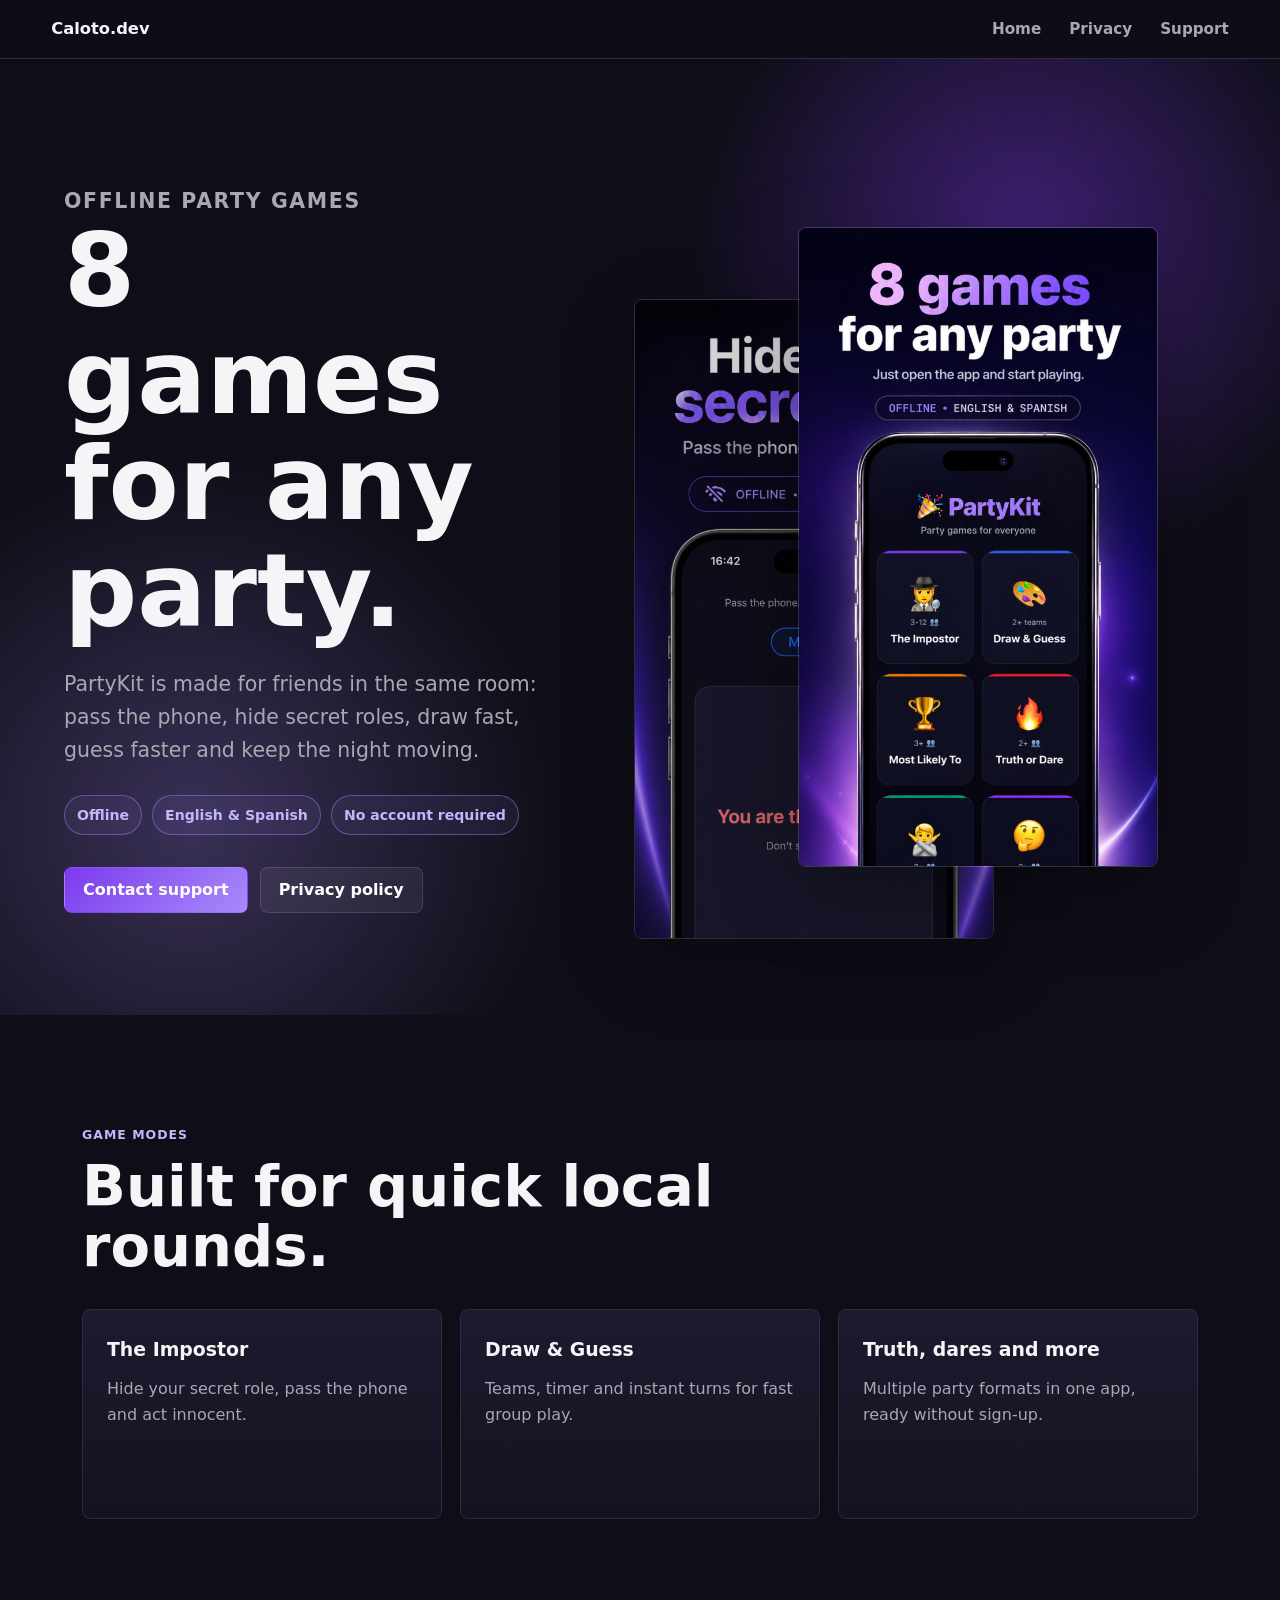
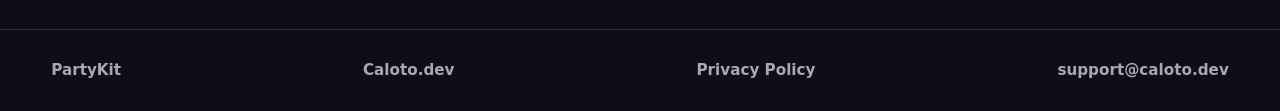
==== partykit/index.html @ 01e2e54e "Redesign Caloto.dev portfolio and PartyKit page" ====
<!doctype html>
<html lang="en">
  <head>
    <meta charset="UTF-8" />
    <meta name="viewport" content="width=device-width, initial-scale=1.0" />
    <meta
      name="description"
      content="PartyKit is a party games app designed for groups playing together in the same room."
    />
    <title>PartyKit | Caloto.dev</title>
    <link rel="stylesheet" href="/styles.css" />
  </head>
  <body class="theme-party">
    <header class="site-header site-header--party">
      <a class="brand brand--text" href="/" aria-label="Caloto.dev home">
        <span>Caloto.dev</span>
      </a>
      <nav class="nav nav--party" aria-label="Primary navigation">
        <a href="/">Home</a>
        <a href="/partykit/privacy/">Privacy</a>
        <a href="mailto:support@caloto.dev">Support</a>
      </nav>
    </header>

    <main>
      <section class="party-hero">
        <div class="party-hero__copy">
          <p class="eyebrow eyebrow--purple">Offline party games</p>
          <h1>8 games for any party.</h1>
          <p>
            PartyKit is made for friends in the same room: pass the phone, hide
            secret roles, draw fast, guess faster and keep the night moving.
          </p>
          <div class="party-tags">
            <span>Offline</span>
            <span>English & Spanish</span>
            <span>No account required</span>
          </div>
          <div class="actions">
            <a class="button button--purple" href="mailto:support@caloto.dev">
              Contact support
            </a>
            <a class="button button--ghost-party" href="/partykit/privacy/">
              Privacy policy
            </a>
          </div>
        </div>
        <div class="party-phone-stack" aria-label="PartyKit app screenshots">
          <img class="shot shot--main" src="/assets/partykit/overview.png" alt="PartyKit games list" />
          <img class="shot shot--side" src="/assets/partykit/impostor.png" alt="PartyKit secret role" />
        </div>
      </section>

      <section class="party-section">
        <div class="section-title">
          <p class="eyebrow eyebrow--purple">Game modes</p>
          <h2>Built for quick local rounds.</h2>
        </div>
        <div class="feature-grid">
          <article class="feature-card feature-card--party">
            <h3>The Impostor</h3>
            <p>Hide your secret role, pass the phone and act innocent.</p>
          </article>
          <article class="feature-card feature-card--party">
            <h3>Draw & Guess</h3>
            <p>Teams, timer and instant turns for fast group play.</p>
          </article>
          <article class="feature-card feature-card--party">
            <h3>Truth, dares and more</h3>
            <p>Multiple party formats in one app, ready without sign-up.</p>
          </article>
        </div>
      </section>
    </main>

    <footer class="footer footer--party">
      <span>PartyKit</span>
      <a href="/">Caloto.dev</a>
      <a href="/partykit/privacy/">Privacy Policy</a>
      <a href="mailto:support@caloto.dev">support@caloto.dev</a>
    </footer>
  </body>
</html>
---- styles.css ----
:root {
  --black: #050507;
  --black-soft: #0b0b10;
  --panel: #111118;
  --panel-2: #171725;
  --white: #ffffff;
  --text: #f5f5f7;
  --muted: #a8a8b3;
  --line: rgba(255, 255, 255, 0.12);
  --red: #f42535;
  --red-dark: #c91828;
  --purple: #8b5cf6;
  --purple-light: #c4b5fd;
  --party-bg: #0f0d17;
  --party-panel: #1c1a2e;
  --party-line: #2d2b3d;
  --legal-bg: #f7f4ef;
  --legal-text: #1f2933;
  --legal-muted: #657180;
  --legal-line: #e2ddd4;
  --shadow: 0 24px 80px rgba(0, 0, 0, 0.34);
}

* {
  box-sizing: border-box;
}

html {
  scroll-behavior: smooth;
}

body {
  margin: 0;
  font-family:
    Inter, ui-sans-serif, system-ui, -apple-system, BlinkMacSystemFont, "Segoe UI",
    sans-serif;
  line-height: 1.6;
}

body.theme-dark {
  color: var(--text);
  background: var(--black);
}

body.theme-party {
  color: var(--text);
  background: var(--party-bg);
}

body:not(.theme-dark):not(.theme-party) {
  color: var(--legal-text);
  background: var(--legal-bg);
}

a {
  color: inherit;
  text-decoration: none;
}

img {
  display: block;
  max-width: 100%;
}

.site-header {
  position: sticky;
  top: 0;
  z-index: 10;
  display: flex;
  align-items: center;
  justify-content: space-between;
  gap: 24px;
  padding: 16px clamp(18px, 4vw, 56px);
  backdrop-filter: blur(16px);
}

.site-header--dark {
  background: rgba(5, 5, 7, 0.84);
  border-bottom: 1px solid var(--line);
}

.site-header--party {
  background: rgba(15, 13, 23, 0.86);
  border-bottom: 1px solid var(--party-line);
}

body:not(.theme-dark):not(.theme-party) .site-header {
  background: rgba(247, 244, 239, 0.9);
  border-bottom: 1px solid var(--legal-line);
}

.brand {
  display: inline-flex;
  align-items: center;
  gap: 10px;
  font-weight: 900;
}

.brand--logo img {
  width: 136px;
  height: 42px;
  object-fit: contain;
  object-position: left center;
}

.brand--text {
  font-size: 1.02rem;
}

.brand-mark {
  display: inline-grid;
  width: 34px;
  height: 34px;
  place-items: center;
  color: var(--white);
  border-radius: 8px;
  background: var(--red);
}

.nav {
  display: flex;
  align-items: center;
  gap: clamp(16px, 3vw, 28px);
  font-size: 0.95rem;
  font-weight: 750;
}

.nav--dark,
.nav--party {
  color: var(--muted);
}

.nav a:hover,
.footer a:hover {
  color: var(--red);
}

.nav--party a:hover,
.footer--party a:hover {
  color: var(--purple-light);
}

.dev-hero {
  display: grid;
  grid-template-columns: minmax(0, 1fr) minmax(280px, 520px);
  gap: clamp(40px, 8vw, 110px);
  align-items: center;
  min-height: calc(100vh - 75px);
  padding: clamp(58px, 9vw, 118px) clamp(18px, 5vw, 76px);
  background:
    radial-gradient(circle at 80% 24%, rgba(244, 37, 53, 0.24), transparent 26%),
    linear-gradient(135deg, #050507 0%, #0a0a0d 54%, #16070a 100%);
}

.dev-hero__content {
  max-width: 780px;
}

.dev-hero h1,
.party-hero h1,
.split-section h2,
.section-title h2,
.legal-document h1 {
  margin: 0;
  line-height: 1.04;
  letter-spacing: 0;
}

.dev-hero h1 {
  font-size: clamp(3.2rem, 9vw, 8rem);
}

.lead,
.dev-hero p,
.party-hero p,
.copy-stack p,
.app-card p {
  color: var(--muted);
}

.lead {
  max-width: 680px;
  margin: 24px 0 0;
  font-size: clamp(1.15rem, 2vw, 1.42rem);
}

.signature-panel {
  min-height: 420px;
  display: grid;
  place-items: center;
  padding: clamp(24px, 5vw, 44px);
  border: 1px solid var(--line);
  border-radius: 8px;
  background:
    linear-gradient(145deg, rgba(255, 255, 255, 0.08), rgba(255, 255, 255, 0.02)),
    #020203;
  box-shadow: var(--shadow);
}

.signature-panel img {
  width: min(100%, 520px);
  filter: drop-shadow(0 18px 30px rgba(244, 37, 53, 0.18));
}

.eyebrow {
  margin: 0 0 12px;
  font-size: 0.78rem;
  font-weight: 900;
  letter-spacing: 0.08em;
  text-transform: uppercase;
}

.eyebrow--red {
  color: var(--red);
}

.eyebrow--purple {
  color: var(--purple-light);
}

h1,
h2,
h3,
p,
a {
  overflow-wrap: anywhere;
}

.actions {
  display: flex;
  flex-wrap: wrap;
  gap: 12px;
  margin-top: 32px;
}

.button {
  display: inline-flex;
  min-height: 46px;
  align-items: center;
  justify-content: center;
  padding: 0 18px;
  border: 1px solid transparent;
  border-radius: 8px;
  font-weight: 850;
}

.button--red {
  color: var(--white);
  background: var(--red);
}

.button--red:hover {
  color: var(--white);
  background: var(--red-dark);
}

.button--purple {
  color: var(--white);
  background: linear-gradient(135deg, #7c3aed, #a78bfa);
}

.button--purple:hover {
  color: var(--white);
}

.button--ghost,
.button--ghost-dark,
.button--ghost-party {
  color: var(--text);
  border-color: var(--line);
  background: rgba(255, 255, 255, 0.06);
}

.button--ghost-dark,
.button--ghost-party {
  color: var(--white);
}

.split-section {
  display: grid;
  grid-template-columns: minmax(0, 0.9fr) minmax(280px, 1fr);
  gap: clamp(32px, 7vw, 90px);
  padding: clamp(64px, 9vw, 112px) clamp(18px, 5vw, 76px);
  border-top: 1px solid var(--line);
  border-bottom: 1px solid var(--line);
  background: var(--black-soft);
}

.split-section h2,
.section-title h2 {
  font-size: clamp(2rem, 4.5vw, 4.1rem);
}

.copy-stack {
  display: grid;
  gap: 18px;
  font-size: 1.08rem;
}

.copy-stack p {
  margin: 0;
}

.content-section,
.apps-showcase,
.party-section {
  max-width: 1180px;
  margin: 0 auto;
  padding: clamp(64px, 9vw, 110px) clamp(18px, 4vw, 32px);
}

.content-section--dark {
  color: var(--text);
}

.section-title {
  max-width: 740px;
  margin-bottom: 32px;
}

.feature-grid {
  display: grid;
  grid-template-columns: repeat(3, minmax(0, 1fr));
  gap: 18px;
}

.feature-card {
  min-height: 210px;
  padding: 24px;
  border-radius: 8px;
}

.feature-card--dark {
  border: 1px solid var(--line);
  background: var(--panel);
}

.feature-card--party {
  border: 1px solid var(--party-line);
  background: linear-gradient(180deg, #1c1a2e, #141321);
}

.feature-card h3 {
  margin: 0 0 12px;
  font-size: 1.18rem;
}

.feature-card p {
  margin: 0;
  color: var(--muted);
}

.apps-showcase {
  border-top: 1px solid var(--line);
}

.app-card {
  display: grid;
  grid-template-columns: minmax(280px, 0.9fr) minmax(0, 1.1fr);
  gap: clamp(28px, 6vw, 72px);
  align-items: center;
  padding: clamp(24px, 5vw, 48px);
  border: 1px solid rgba(139, 92, 246, 0.35);
  border-radius: 8px;
  background:
    radial-gradient(circle at 85% 20%, rgba(139, 92, 246, 0.28), transparent 28%),
    linear-gradient(135deg, #10101a, #191129);
}

.app-card h3 {
  margin: 0;
  font-size: clamp(1.8rem, 4vw, 3.4rem);
  line-height: 1.08;
}

.screenshot-strip {
  display: grid;
  grid-template-columns: repeat(3, minmax(0, 1fr));
  gap: 12px;
  overflow: hidden;
}

.screenshot-strip img {
  width: 100%;
  aspect-ratio: 9 / 16;
  object-fit: cover;
  object-position: top center;
  border: 1px solid rgba(255, 255, 255, 0.14);
  border-radius: 8px;
  box-shadow: 0 20px 42px rgba(0, 0, 0, 0.38);
}

.party-hero {
  display: grid;
  grid-template-columns: minmax(0, 0.82fr) minmax(320px, 1fr);
  gap: clamp(36px, 8vw, 92px);
  align-items: center;
  min-height: calc(100vh - 75px);
  padding: clamp(56px, 8vw, 112px) clamp(18px, 5vw, 76px);
  background:
    radial-gradient(circle at 80% 20%, rgba(124, 58, 237, 0.46), transparent 26%),
    radial-gradient(circle at 15% 80%, rgba(167, 139, 250, 0.28), transparent 28%),
    #0f0d17;
}

.party-hero h1 {
  max-width: 760px;
  font-size: clamp(3rem, 8vw, 7rem);
}

.party-hero p {
  max-width: 620px;
  margin: 24px 0 0;
  font-size: clamp(1.08rem, 2vw, 1.28rem);
}

.party-tags {
  display: flex;
  flex-wrap: wrap;
  gap: 10px;
  margin-top: 28px;
}

.party-tags span {
  padding: 8px 12px;
  color: var(--purple-light);
  border: 1px solid rgba(167, 139, 250, 0.42);
  border-radius: 999px;
  background: rgba(167, 139, 250, 0.08);
  font-size: 0.88rem;
  font-weight: 850;
}

.party-phone-stack {
  position: relative;
  min-height: 620px;
}

.shot {
  position: absolute;
  width: min(62%, 360px);
  aspect-ratio: 9 / 16;
  object-fit: cover;
  object-position: top center;
  border: 1px solid rgba(255, 255, 255, 0.16);
  border-radius: 8px;
  box-shadow: var(--shadow);
}

.shot--main {
  right: 10%;
  top: 0;
  z-index: 2;
}

.shot--side {
  left: 0;
  top: 72px;
  opacity: 0.82;
}

.legal-page {
  padding: clamp(42px, 6vw, 76px) clamp(18px, 4vw, 32px);
}

.legal-document {
  max-width: 860px;
  margin: 0 auto;
  padding: clamp(28px, 5vw, 56px);
  border: 1px solid var(--legal-line);
  border-radius: 8px;
  background: #ffffff;
  box-shadow: 0 18px 52px rgba(42, 31, 16, 0.08);
}

.legal-document h1 {
  font-size: clamp(2.1rem, 5vw, 4rem);
}

.legal-document h2 {
  margin: 38px 0 10px;
  font-size: clamp(1.2rem, 2vw, 1.55rem);
  line-height: 1.2;
}

.legal-document p,
.legal-document li {
  color: var(--legal-muted);
}

.legal-document a {
  color: #2563eb;
  font-weight: 750;
}

.updated {
  margin-top: 12px;
  font-weight: 800;
}

.footer {
  display: flex;
  flex-wrap: wrap;
  justify-content: space-between;
  gap: 16px;
  padding: 28px clamp(18px, 4vw, 56px);
  font-size: 0.95rem;
  font-weight: 700;
}

.footer--dark {
  color: var(--muted);
  border-top: 1px solid var(--line);
  background: var(--black);
}

.footer--party {
  color: var(--muted);
  border-top: 1px solid var(--party-line);
  background: var(--party-bg);
}

body:not(.theme-dark):not(.theme-party) .footer {
  color: var(--legal-muted);
  border-top: 1px solid var(--legal-line);
}

@media (max-width: 880px) {
  .site-header,
  .footer {
    align-items: flex-start;
    flex-direction: column;
  }

  .nav {
    width: 100%;
    justify-content: space-between;
    overflow-x: auto;
  }

  .dev-hero,
  .split-section,
  .app-card,
  .party-hero,
  .feature-grid {
    grid-template-columns: 1fr;
  }

  .signature-panel {
    min-height: 260px;
  }

  .screenshot-strip {
    grid-template-columns: repeat(3, minmax(180px, 1fr));
    overflow-x: auto;
    padding-bottom: 8px;
  }

  .party-phone-stack {
    min-height: 520px;
  }

  .shot {
    width: min(68%, 300px);
  }
}

@media (max-width: 560px) {
  .brand--logo img {
    width: 116px;
  }

  .dev-hero,
  .party-hero {
    min-height: auto;
  }

  .party-phone-stack {
    min-height: 430px;
  }

  .shot--main {
    right: 0;
  }

  .shot--side {
    left: 0;
    top: 52px;
  }
}
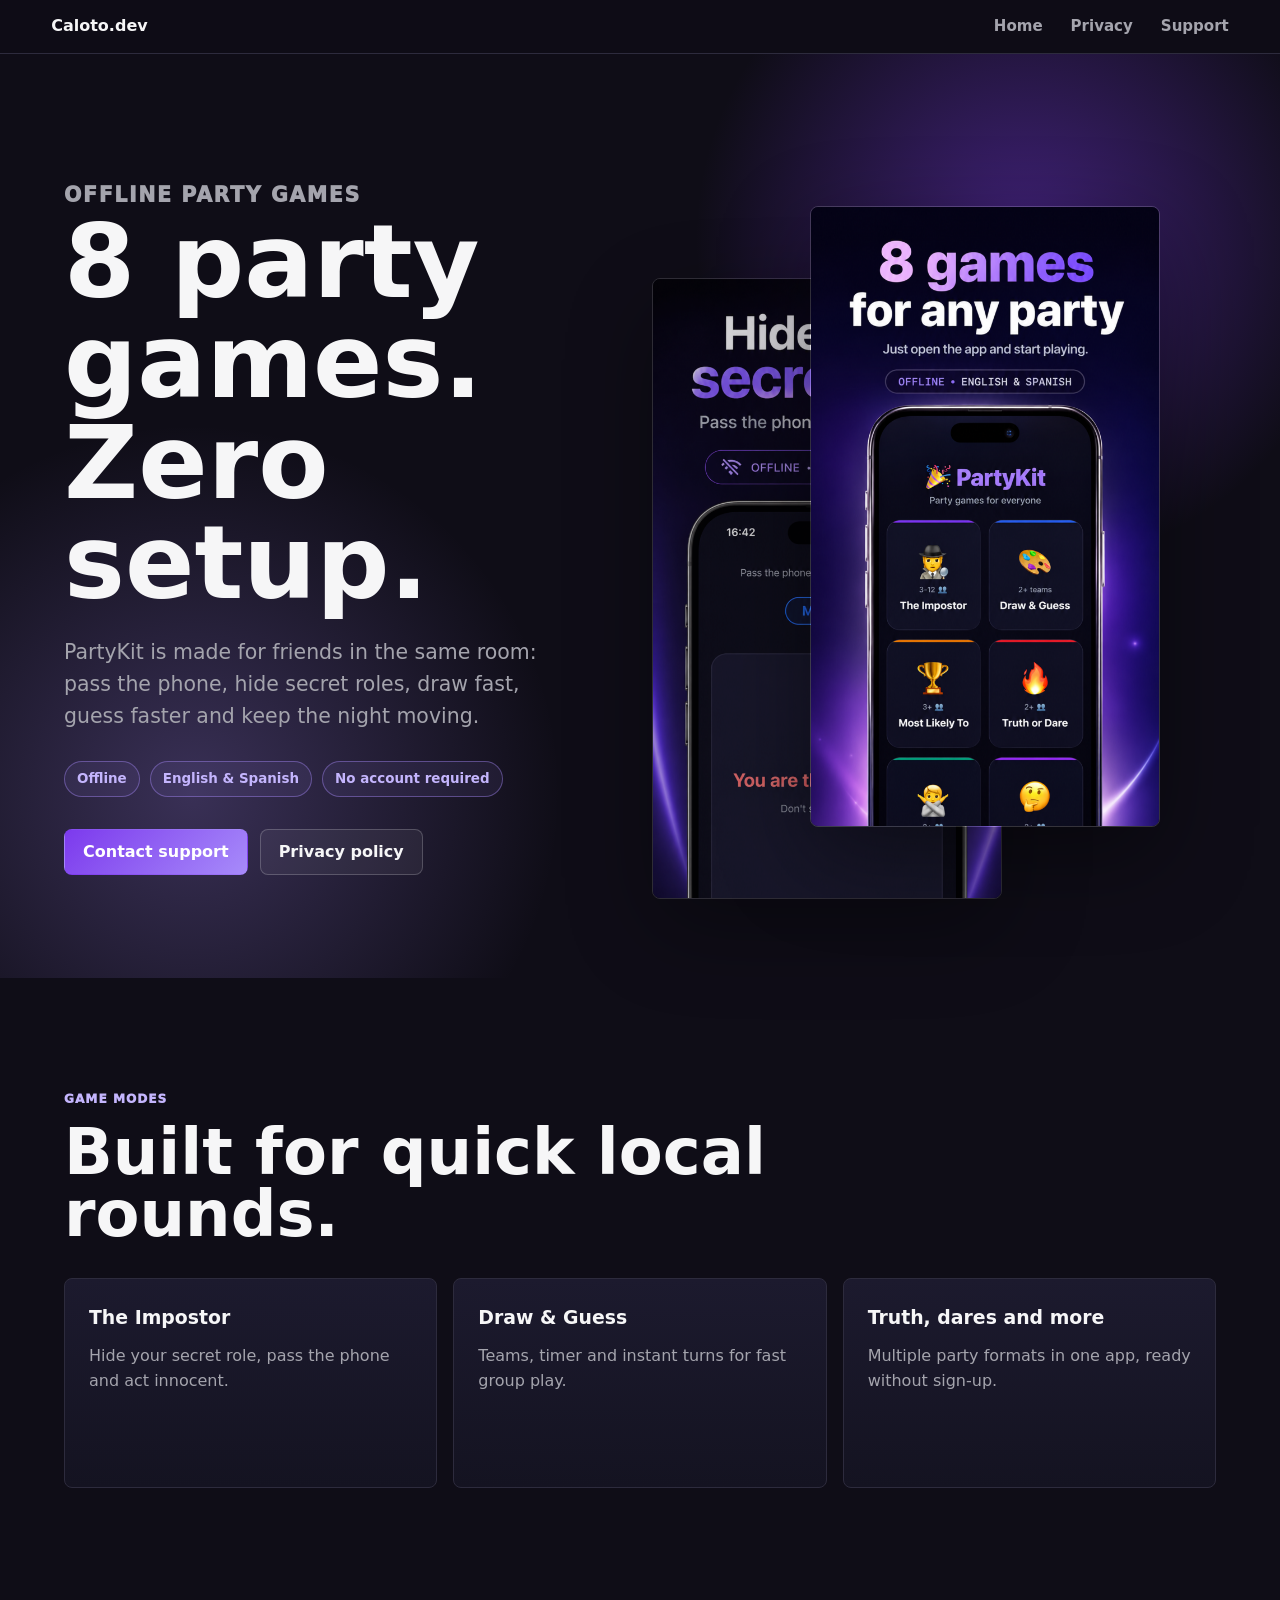
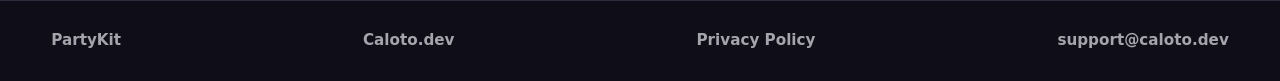
==== commit 7eba2283: "Improve mobile portfolio responsive layout" ====
--- a/partykit/index.html
+++ b/partykit/index.html
@@ -26,7 +26,7 @@
       <section class="party-hero">
         <div class="party-hero__copy">
           <p class="eyebrow eyebrow--purple">Offline party games</p>
-          <h1>8 games for any party.</h1>
+          <h1>8 party games. Zero setup.</h1>
           <p>
             PartyKit is made for friends in the same room: pass the phone, hide
             secret roles, draw fast, guess faster and keep the night moving.
--- a/styles.css
+++ b/styles.css
@@ -1,16 +1,18 @@
 :root {
-  --black: #050507;
-  --black-soft: #0b0b10;
-  --panel: #111118;
-  --panel-2: #171725;
+  --black: #050506;
+  --black-2: #0b0b0f;
+  --panel: #111117;
+  --panel-2: #171722;
   --white: #ffffff;
-  --text: #f5f5f7;
-  --muted: #a8a8b3;
+  --text: #f6f6f7;
+  --muted: #a4a4ad;
+  --muted-2: #777783;
   --line: rgba(255, 255, 255, 0.12);
+  --line-strong: rgba(255, 255, 255, 0.2);
   --red: #f42535;
-  --red-dark: #c91828;
+  --red-2: #ff5c67;
   --purple: #8b5cf6;
-  --purple-light: #c4b5fd;
+  --purple-2: #c4b5fd;
   --party-bg: #0f0d17;
   --party-panel: #1c1a2e;
   --party-line: #2d2b3d;
@@ -18,7 +20,7 @@
   --legal-text: #1f2933;
   --legal-muted: #657180;
   --legal-line: #e2ddd4;
-  --shadow: 0 24px 80px rgba(0, 0, 0, 0.34);
+  --shadow: 0 30px 90px rgba(0, 0, 0, 0.42);
 }
 
 * {
@@ -30,11 +32,20 @@
 }
 
 body {
+  min-width: 0;
   margin: 0;
+  overflow-x: hidden;
   font-family:
     Inter, ui-sans-serif, system-ui, -apple-system, BlinkMacSystemFont, "Segoe UI",
     sans-serif;
-  line-height: 1.6;
+  line-height: 1.55;
+}
+
+main,
+section,
+article,
+div {
+  min-width: 0;
 }
 
 body.theme-dark {
@@ -62,25 +73,34 @@
   max-width: 100%;
 }
 
+h1,
+h2,
+h3,
+p,
+a,
+span {
+  overflow-wrap: anywhere;
+}
+
 .site-header {
   position: sticky;
   top: 0;
-  z-index: 10;
+  z-index: 20;
   display: flex;
   align-items: center;
   justify-content: space-between;
-  gap: 24px;
-  padding: 16px clamp(18px, 4vw, 56px);
-  backdrop-filter: blur(16px);
+  gap: 20px;
+  padding: 14px clamp(16px, 4vw, 56px);
+  backdrop-filter: blur(18px);
 }
 
 .site-header--dark {
-  background: rgba(5, 5, 7, 0.84);
+  background: rgba(5, 5, 6, 0.86);
   border-bottom: 1px solid var(--line);
 }
 
 .site-header--party {
-  background: rgba(15, 13, 23, 0.86);
+  background: rgba(15, 13, 23, 0.88);
   border-bottom: 1px solid var(--party-line);
 }
 
@@ -91,20 +111,21 @@
 
 .brand {
   display: inline-flex;
+  flex: 0 0 auto;
   align-items: center;
   gap: 10px;
   font-weight: 900;
 }
 
 .brand--logo img {
-  width: 136px;
+  width: clamp(104px, 16vw, 150px);
   height: 42px;
   object-fit: contain;
   object-position: left center;
 }
 
 .brand--text {
-  font-size: 1.02rem;
+  font-size: 1rem;
 }
 
 .brand-mark {
@@ -119,111 +140,103 @@
 
 .nav {
   display: flex;
+  min-width: 0;
   align-items: center;
-  gap: clamp(16px, 3vw, 28px);
-  font-size: 0.95rem;
-  font-weight: 750;
-}
-
-.nav--dark,
-.nav--party {
-  color: var(--muted);
+  gap: clamp(14px, 2.5vw, 28px);
+  color: var(--muted);
+  font-size: 0.94rem;
+  font-weight: 800;
+  white-space: nowrap;
 }
 
 .nav a:hover,
 .footer a:hover {
-  color: var(--red);
+  color: var(--red-2);
 }
 
 .nav--party a:hover,
 .footer--party a:hover {
-  color: var(--purple-light);
+  color: var(--purple-2);
+}
+
+.eyebrow {
+  margin: 0 0 12px;
+  font-size: 0.76rem;
+  font-weight: 950;
+  letter-spacing: 0.08em;
+  text-transform: uppercase;
+}
+
+.eyebrow--red {
+  color: var(--red-2);
+}
+
+.eyebrow--purple {
+  color: var(--purple-2);
 }
 
 .dev-hero {
   display: grid;
-  grid-template-columns: minmax(0, 1fr) minmax(280px, 520px);
-  gap: clamp(40px, 8vw, 110px);
+  grid-template-columns: minmax(0, 1.05fr) minmax(280px, 0.7fr);
+  gap: clamp(32px, 6vw, 86px);
   align-items: center;
-  min-height: calc(100vh - 75px);
+  min-height: calc(100svh - 71px);
   padding: clamp(58px, 9vw, 118px) clamp(18px, 5vw, 76px);
   background:
-    radial-gradient(circle at 80% 24%, rgba(244, 37, 53, 0.24), transparent 26%),
-    linear-gradient(135deg, #050507 0%, #0a0a0d 54%, #16070a 100%);
+    linear-gradient(90deg, rgba(244, 37, 53, 0.16), transparent 34%),
+    radial-gradient(circle at 82% 20%, rgba(244, 37, 53, 0.28), transparent 24%),
+    linear-gradient(135deg, #050506 0%, #09090c 52%, #19070a 100%);
 }
 
 .dev-hero__content {
-  max-width: 780px;
+  min-width: 0;
+  max-width: 900px;
 }
 
 .dev-hero h1,
 .party-hero h1,
-.split-section h2,
+.delivery-section h2,
 .section-title h2,
 .legal-document h1 {
   margin: 0;
-  line-height: 1.04;
+  line-height: 0.98;
   letter-spacing: 0;
 }
 
 .dev-hero h1 {
-  font-size: clamp(3.2rem, 9vw, 8rem);
-}
-
-.lead,
-.dev-hero p,
-.party-hero p,
-.copy-stack p,
-.app-card p {
-  color: var(--muted);
+  max-width: 980px;
+  font-size: clamp(3rem, 8.8vw, 8.4rem);
 }
 
 .lead {
-  max-width: 680px;
+  max-width: min(760px, 100%);
   margin: 24px 0 0;
-  font-size: clamp(1.15rem, 2vw, 1.42rem);
-}
-
-.signature-panel {
-  min-height: 420px;
-  display: grid;
-  place-items: center;
-  padding: clamp(24px, 5vw, 44px);
-  border: 1px solid var(--line);
-  border-radius: 8px;
-  background:
-    linear-gradient(145deg, rgba(255, 255, 255, 0.08), rgba(255, 255, 255, 0.02)),
-    #020203;
-  box-shadow: var(--shadow);
-}
-
-.signature-panel img {
-  width: min(100%, 520px);
-  filter: drop-shadow(0 18px 30px rgba(244, 37, 53, 0.18));
-}
-
-.eyebrow {
-  margin: 0 0 12px;
-  font-size: 0.78rem;
+  color: var(--muted);
+  font-size: clamp(1.08rem, 2vw, 1.42rem);
+}
+
+.hero-proof {
+  display: flex;
+  flex-wrap: wrap;
+  gap: 10px;
+  margin-top: 28px;
+}
+
+.hero-proof span,
+.party-tags span {
+  min-height: 36px;
+  display: inline-flex;
+  align-items: center;
+  padding: 7px 12px;
+  border-radius: 999px;
+  font-size: 0.84rem;
   font-weight: 900;
-  letter-spacing: 0.08em;
-  text-transform: uppercase;
-}
-
-.eyebrow--red {
-  color: var(--red);
-}
-
-.eyebrow--purple {
-  color: var(--purple-light);
-}
-
-h1,
-h2,
-h3,
-p,
-a {
-  overflow-wrap: anywhere;
+}
+
+.hero-proof span {
+  color: var(--text);
+  border: 1px solid rgba(244, 37, 53, 0.38);
+  background: rgba(244, 37, 53, 0.11);
 }
 
 .actions {
@@ -234,14 +247,15 @@
 }
 
 .button {
+  min-height: 46px;
   display: inline-flex;
-  min-height: 46px;
   align-items: center;
   justify-content: center;
   padding: 0 18px;
   border: 1px solid transparent;
   border-radius: 8px;
-  font-weight: 850;
+  font-weight: 900;
+  line-height: 1;
 }
 
 .button--red {
@@ -251,7 +265,7 @@
 
 .button--red:hover {
   color: var(--white);
-  background: var(--red-dark);
+  background: #d91f2d;
 }
 
 .button--purple {
@@ -267,117 +281,170 @@
 .button--ghost-dark,
 .button--ghost-party {
   color: var(--text);
-  border-color: var(--line);
-  background: rgba(255, 255, 255, 0.06);
-}
-
-.button--ghost-dark,
-.button--ghost-party {
-  color: var(--white);
-}
-
-.split-section {
-  display: grid;
-  grid-template-columns: minmax(0, 0.9fr) minmax(280px, 1fr);
-  gap: clamp(32px, 7vw, 90px);
-  padding: clamp(64px, 9vw, 112px) clamp(18px, 5vw, 76px);
+  border-color: var(--line-strong);
+  background: rgba(255, 255, 255, 0.055);
+}
+
+.signature-panel {
+  min-width: 0;
+  max-width: 100%;
+  display: grid;
+  gap: 22px;
+  align-content: center;
+  padding: clamp(22px, 5vw, 42px);
+  border: 1px solid var(--line);
+  border-radius: 8px;
+  background:
+    linear-gradient(150deg, rgba(255, 255, 255, 0.08), rgba(255, 255, 255, 0.015)),
+    #020203;
+  box-shadow: var(--shadow);
+}
+
+.signature-panel img {
+  width: min(100%, 460px);
+  margin: 0 auto;
+  filter: drop-shadow(0 18px 30px rgba(244, 37, 53, 0.18));
+}
+
+.signature-panel__copy {
+  display: grid;
+  gap: 4px;
+  padding-top: 18px;
+  border-top: 1px solid var(--line);
+  color: var(--muted);
+}
+
+.signature-panel__copy strong {
+  color: var(--text);
+  font-size: 1.05rem;
+}
+
+.expertise-band,
+.delivery-section,
+.apps-showcase,
+.party-section {
+  padding: clamp(62px, 9vw, 112px) clamp(18px, 5vw, 76px);
+}
+
+.expertise-band {
+  background: var(--black);
+  border-top: 1px solid var(--line);
+}
+
+.section-title {
+  max-width: 800px;
+  margin-bottom: 32px;
+}
+
+.section-title h2,
+.delivery-section h2 {
+  font-size: clamp(2.25rem, 5vw, 4.8rem);
+}
+
+.expertise-grid {
+  display: grid;
+  grid-template-columns: 1.1fr 0.9fr;
+  gap: 16px;
+}
+
+.expertise-card {
+  min-height: 270px;
+  display: flex;
+  flex-direction: column;
+  justify-content: space-between;
+  gap: 28px;
+  padding: clamp(20px, 4vw, 32px);
+  border: 1px solid var(--line);
+  border-radius: 8px;
+  background: linear-gradient(180deg, #111117, #0b0b10);
+}
+
+.expertise-card--featured {
+  grid-row: span 2;
+  min-height: 556px;
+  background:
+    radial-gradient(circle at 100% 0%, rgba(244, 37, 53, 0.28), transparent 32%),
+    linear-gradient(180deg, #171018, #0b0b10);
+}
+
+.expertise-card span {
+  color: var(--red-2);
+  font-size: 0.86rem;
+  font-weight: 950;
+}
+
+.expertise-card h3 {
+  max-width: 620px;
+  margin: auto 0 0;
+  font-size: clamp(1.55rem, 3.4vw, 3.6rem);
+  line-height: 1.03;
+}
+
+.expertise-card p {
+  max-width: 620px;
+  margin: 0;
+  color: var(--muted);
+  font-size: 1.02rem;
+}
+
+.delivery-section {
+  display: grid;
+  grid-template-columns: minmax(0, 0.95fr) minmax(280px, 1fr);
+  gap: clamp(32px, 7vw, 86px);
+  align-items: start;
+  background:
+    linear-gradient(180deg, rgba(255, 255, 255, 0.025), transparent),
+    var(--black-2);
   border-top: 1px solid var(--line);
   border-bottom: 1px solid var(--line);
-  background: var(--black-soft);
-}
-
-.split-section h2,
-.section-title h2 {
-  font-size: clamp(2rem, 4.5vw, 4.1rem);
-}
-
-.copy-stack {
+}
+
+.delivery-copy {
   display: grid;
   gap: 18px;
-  font-size: 1.08rem;
-}
-
-.copy-stack p {
+  color: var(--muted);
+  font-size: clamp(1.05rem, 2vw, 1.2rem);
+}
+
+.delivery-copy p {
   margin: 0;
 }
 
-.content-section,
-.apps-showcase,
-.party-section {
-  max-width: 1180px;
+.apps-showcase {
+  max-width: 1320px;
   margin: 0 auto;
-  padding: clamp(64px, 9vw, 110px) clamp(18px, 4vw, 32px);
-}
-
-.content-section--dark {
-  color: var(--text);
-}
-
-.section-title {
-  max-width: 740px;
-  margin-bottom: 32px;
-}
-
-.feature-grid {
-  display: grid;
-  grid-template-columns: repeat(3, minmax(0, 1fr));
-  gap: 18px;
-}
-
-.feature-card {
-  min-height: 210px;
-  padding: 24px;
-  border-radius: 8px;
-}
-
-.feature-card--dark {
-  border: 1px solid var(--line);
-  background: var(--panel);
-}
-
-.feature-card--party {
-  border: 1px solid var(--party-line);
-  background: linear-gradient(180deg, #1c1a2e, #141321);
-}
-
-.feature-card h3 {
-  margin: 0 0 12px;
-  font-size: 1.18rem;
-}
-
-.feature-card p {
-  margin: 0;
-  color: var(--muted);
-}
-
-.apps-showcase {
-  border-top: 1px solid var(--line);
 }
 
 .app-card {
   display: grid;
-  grid-template-columns: minmax(280px, 0.9fr) minmax(0, 1.1fr);
+  grid-template-columns: minmax(0, 0.82fr) minmax(0, 1.18fr);
   gap: clamp(28px, 6vw, 72px);
   align-items: center;
-  padding: clamp(24px, 5vw, 48px);
-  border: 1px solid rgba(139, 92, 246, 0.35);
+  padding: clamp(22px, 5vw, 48px);
+  overflow: hidden;
+  border: 1px solid rgba(139, 92, 246, 0.36);
   border-radius: 8px;
   background:
-    radial-gradient(circle at 85% 20%, rgba(139, 92, 246, 0.28), transparent 28%),
+    radial-gradient(circle at 88% 12%, rgba(139, 92, 246, 0.36), transparent 28%),
     linear-gradient(135deg, #10101a, #191129);
 }
 
 .app-card h3 {
   margin: 0;
-  font-size: clamp(1.8rem, 4vw, 3.4rem);
-  line-height: 1.08;
+  font-size: clamp(2rem, 4.8vw, 4rem);
+  line-height: 1.02;
+}
+
+.app-card p {
+  max-width: 620px;
+  color: var(--muted);
 }
 
 .screenshot-strip {
+  min-width: 0;
   display: grid;
   grid-template-columns: repeat(3, minmax(0, 1fr));
   gap: 12px;
-  overflow: hidden;
 }
 
 .screenshot-strip img {
@@ -385,17 +452,17 @@
   aspect-ratio: 9 / 16;
   object-fit: cover;
   object-position: top center;
-  border: 1px solid rgba(255, 255, 255, 0.14);
+  border: 1px solid rgba(255, 255, 255, 0.15);
   border-radius: 8px;
-  box-shadow: 0 20px 42px rgba(0, 0, 0, 0.38);
+  box-shadow: 0 22px 46px rgba(0, 0, 0, 0.42);
 }
 
 .party-hero {
   display: grid;
-  grid-template-columns: minmax(0, 0.82fr) minmax(320px, 1fr);
-  gap: clamp(36px, 8vw, 92px);
+  grid-template-columns: minmax(0, 0.88fr) minmax(320px, 1fr);
+  gap: clamp(34px, 8vw, 92px);
   align-items: center;
-  min-height: calc(100vh - 75px);
+  min-height: calc(100svh - 71px);
   padding: clamp(56px, 8vw, 112px) clamp(18px, 5vw, 76px);
   background:
     radial-gradient(circle at 80% 20%, rgba(124, 58, 237, 0.46), transparent 26%),
@@ -403,14 +470,19 @@
     #0f0d17;
 }
 
+.party-hero__copy {
+  min-width: 0;
+  max-width: 760px;
+}
+
 .party-hero h1 {
-  max-width: 760px;
   font-size: clamp(3rem, 8vw, 7rem);
 }
 
 .party-hero p {
   max-width: 620px;
   margin: 24px 0 0;
+  color: var(--muted);
   font-size: clamp(1.08rem, 2vw, 1.28rem);
 }
 
@@ -422,17 +494,14 @@
 }
 
 .party-tags span {
-  padding: 8px 12px;
-  color: var(--purple-light);
+  color: var(--purple-2);
   border: 1px solid rgba(167, 139, 250, 0.42);
-  border-radius: 999px;
   background: rgba(167, 139, 250, 0.08);
-  font-size: 0.88rem;
-  font-weight: 850;
 }
 
 .party-phone-stack {
   position: relative;
+  min-width: 0;
   min-height: 620px;
 }
 
@@ -459,6 +528,33 @@
   opacity: 0.82;
 }
 
+.feature-grid {
+  display: grid;
+  grid-template-columns: repeat(3, minmax(0, 1fr));
+  gap: 16px;
+}
+
+.feature-card {
+  min-height: 210px;
+  padding: 24px;
+  border-radius: 8px;
+}
+
+.feature-card--party {
+  border: 1px solid var(--party-line);
+  background: linear-gradient(180deg, #1c1a2e, #141321);
+}
+
+.feature-card h3 {
+  margin: 0 0 12px;
+  font-size: 1.18rem;
+}
+
+.feature-card p {
+  margin: 0;
+  color: var(--muted);
+}
+
 .legal-page {
   padding: clamp(42px, 6vw, 76px) clamp(18px, 4vw, 32px);
 }
@@ -505,7 +601,7 @@
   gap: 16px;
   padding: 28px clamp(18px, 4vw, 56px);
   font-size: 0.95rem;
-  font-weight: 700;
+  font-weight: 750;
 }
 
 .footer--dark {
@@ -525,66 +621,234 @@
   border-top: 1px solid var(--legal-line);
 }
 
-@media (max-width: 880px) {
-  .site-header,
-  .footer {
+@media (max-width: 980px) {
+  .dev-hero,
+  .delivery-section,
+  .app-card,
+  .party-hero {
+    grid-template-columns: 1fr;
+  }
+
+  .expertise-grid {
+    grid-template-columns: 1fr 1fr;
+  }
+
+  .expertise-card--featured {
+    grid-row: auto;
+    grid-column: 1 / -1;
+    min-height: 320px;
+  }
+
+  .signature-panel {
+    max-width: 560px;
+  }
+
+  .party-phone-stack {
+    min-height: 560px;
+  }
+}
+
+@media (max-width: 720px) {
+  .site-header {
+    position: static;
     align-items: flex-start;
     flex-direction: column;
+    gap: 12px;
+    padding: 14px 16px;
   }
 
   .nav {
     width: 100%;
-    justify-content: space-between;
+    gap: 10px;
     overflow-x: auto;
-  }
-
-  .dev-hero,
-  .split-section,
-  .app-card,
-  .party-hero,
-  .feature-grid {
-    grid-template-columns: 1fr;
-  }
-
-  .signature-panel {
-    min-height: 260px;
-  }
-
-  .screenshot-strip {
-    grid-template-columns: repeat(3, minmax(180px, 1fr));
-    overflow-x: auto;
-    padding-bottom: 8px;
-  }
-
-  .party-phone-stack {
-    min-height: 520px;
-  }
-
-  .shot {
-    width: min(68%, 300px);
-  }
-}
-
-@media (max-width: 560px) {
-  .brand--logo img {
-    width: 116px;
+    padding-bottom: 4px;
+    scrollbar-width: none;
+  }
+
+  .nav::-webkit-scrollbar {
+    display: none;
+  }
+
+  .nav a {
+    flex: 0 0 auto;
+    padding: 8px 10px;
+    border: 1px solid var(--line);
+    border-radius: 999px;
+    background: rgba(255, 255, 255, 0.04);
+    font-size: 0.86rem;
   }
 
   .dev-hero,
   .party-hero {
     min-height: auto;
+    padding: 44px 16px 58px;
+  }
+
+  .dev-hero__content,
+  .party-hero__copy,
+  .signature-panel,
+  .app-card,
+  .delivery-copy,
+  .section-title {
+    width: calc(100vw - 32px);
+    max-width: calc(100vw - 32px);
+  }
+
+  .dev-hero h1 {
+    max-width: 11ch;
+    font-size: clamp(2.55rem, 13.2vw, 3.9rem);
+  }
+
+  .party-hero h1 {
+    max-width: 10ch;
+    font-size: clamp(2.55rem, 13.2vw, 3.9rem);
+  }
+
+  .lead,
+  .party-hero p {
+    width: 100%;
+    max-width: 100%;
+    font-size: 1.05rem;
+  }
+
+  .actions {
+    display: grid;
+    grid-template-columns: 1fr;
+    width: 100%;
+    max-width: 100%;
+  }
+
+  .button {
+    width: 100%;
+    min-width: 0;
+  }
+
+  .signature-panel {
+    padding: 18px;
+  }
+
+  .signature-panel img {
+    width: min(100%, 330px);
+  }
+
+  .expertise-band,
+  .delivery-section,
+  .apps-showcase,
+  .party-section {
+    padding: 56px 16px;
+  }
+
+  .section-title h2,
+  .delivery-section h2 {
+    font-size: clamp(2rem, 11vw, 3.4rem);
+  }
+
+  .expertise-grid,
+  .feature-grid {
+    grid-template-columns: 1fr;
+  }
+
+  .expertise-card,
+  .expertise-card--featured {
+    min-height: 240px;
+  }
+
+  .expertise-card h3 {
+    font-size: clamp(1.55rem, 9vw, 2.45rem);
+  }
+
+  .app-card {
+    padding: 20px;
+  }
+
+  .app-card h3 {
+    font-size: clamp(1.9rem, 10vw, 3rem);
+  }
+
+  .screenshot-strip {
+    display: flex;
+    gap: 12px;
+    margin: 0 -20px;
+    overflow-x: auto;
+    padding: 0 20px 8px;
+    scroll-snap-type: x mandatory;
+  }
+
+  .screenshot-strip img {
+    flex: 0 0 min(72vw, 260px);
+    scroll-snap-align: start;
   }
 
   .party-phone-stack {
-    min-height: 430px;
-  }
-
-  .shot--main {
-    right: 0;
+    display: flex;
+    gap: 12px;
+    min-height: auto;
+    margin: 0 -16px;
+    overflow-x: auto;
+    padding: 0 16px 10px;
+    scroll-snap-type: x mandatory;
+  }
+
+  .shot {
+    position: static;
+    flex: 0 0 min(76vw, 300px);
+    width: auto;
+    scroll-snap-align: start;
   }
 
   .shot--side {
-    left: 0;
-    top: 52px;
-  }
-}
+    opacity: 1;
+  }
+
+  .footer {
+    flex-direction: column;
+    padding: 26px 16px;
+  }
+}
+
+@media (max-width: 420px) {
+  .brand--logo img {
+    width: 106px;
+    height: 34px;
+  }
+
+  .dev-hero h1,
+  .party-hero h1 {
+    line-height: 1;
+  }
+
+  .hero-proof span,
+  .party-tags span {
+    width: auto;
+    max-width: 100%;
+    justify-content: center;
+  }
+}
+
+@media (max-width: 520px) {
+  .dev-hero__content,
+  .party-hero__copy,
+  .signature-panel,
+  .app-card,
+  .delivery-copy,
+  .section-title {
+    width: 100%;
+    max-width: 358px;
+  }
+
+  .dev-hero h1,
+  .party-hero h1 {
+    max-width: 9.5ch;
+    font-size: clamp(2.35rem, 11.5vw, 3.45rem);
+  }
+
+  .lead,
+  .party-hero p,
+  .delivery-copy {
+    font-size: 1rem;
+  }
+
+  .button {
+    min-height: 44px;
+  }
+}
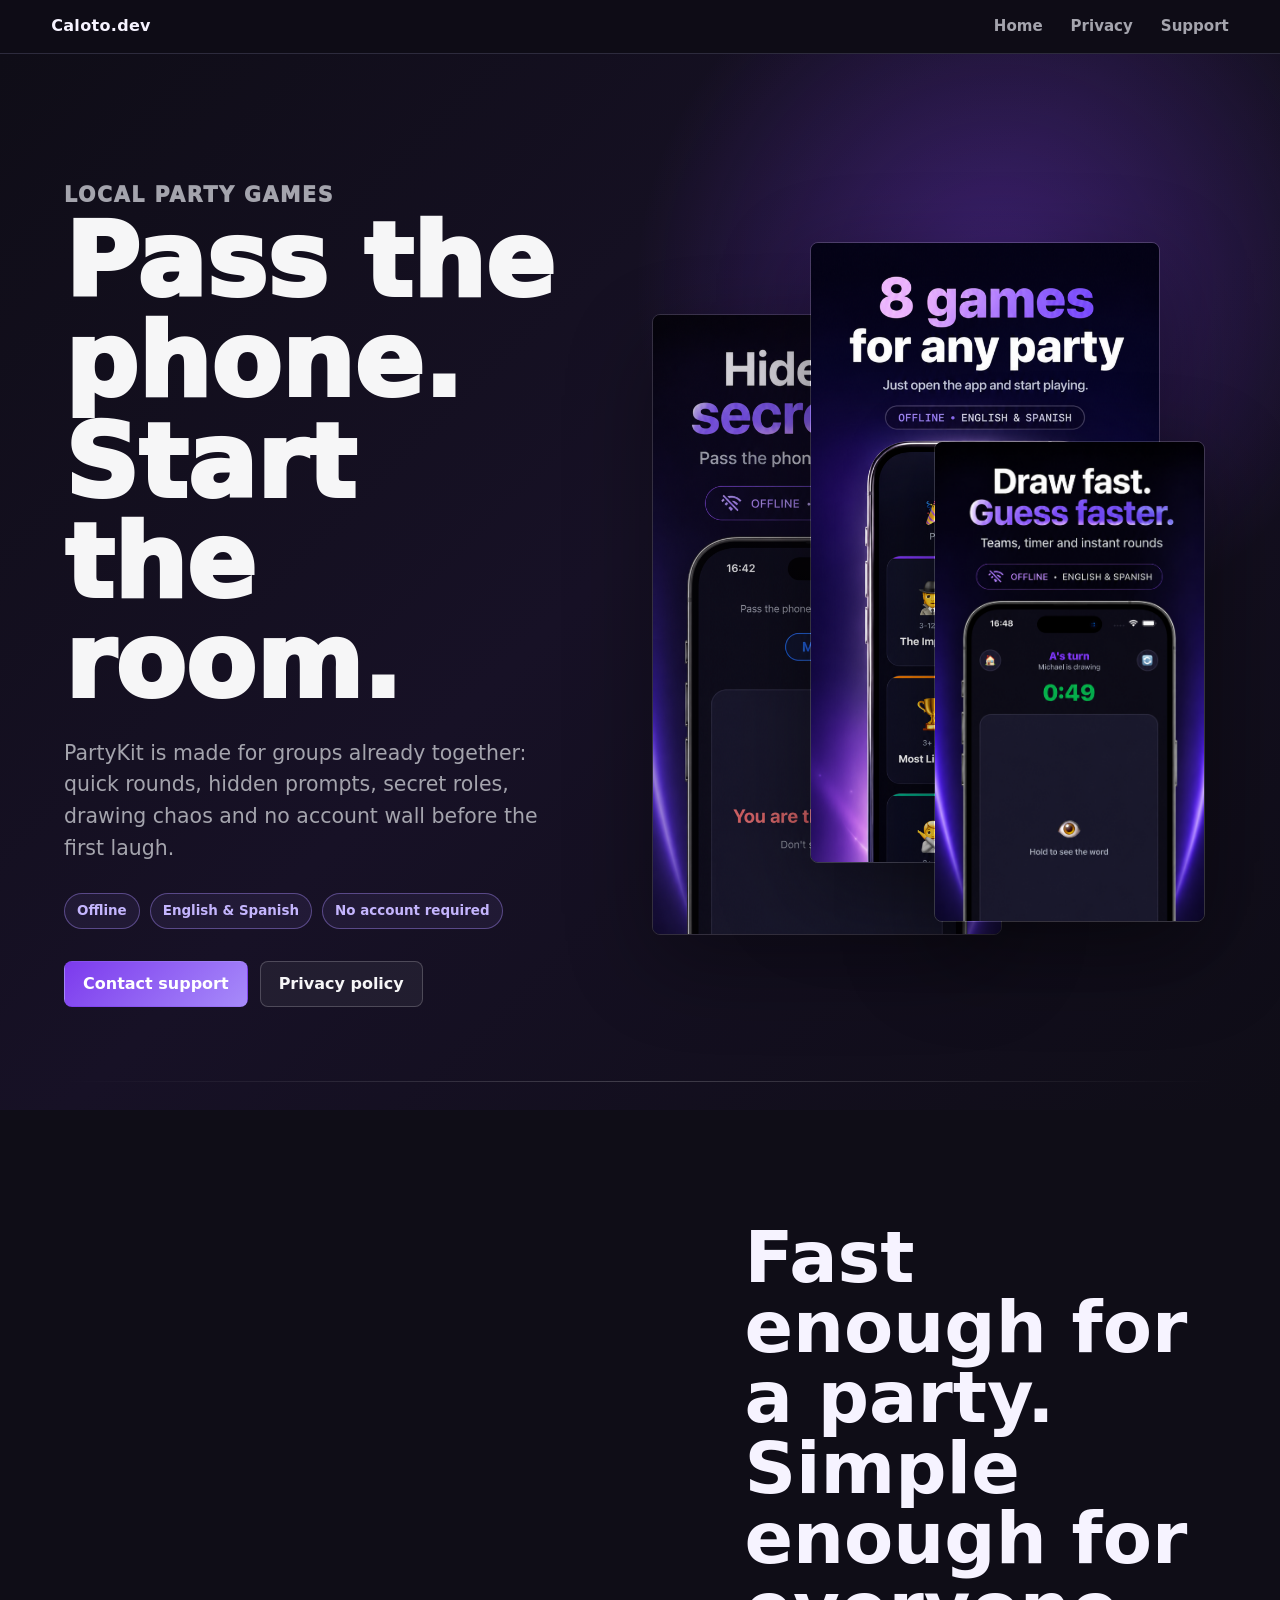
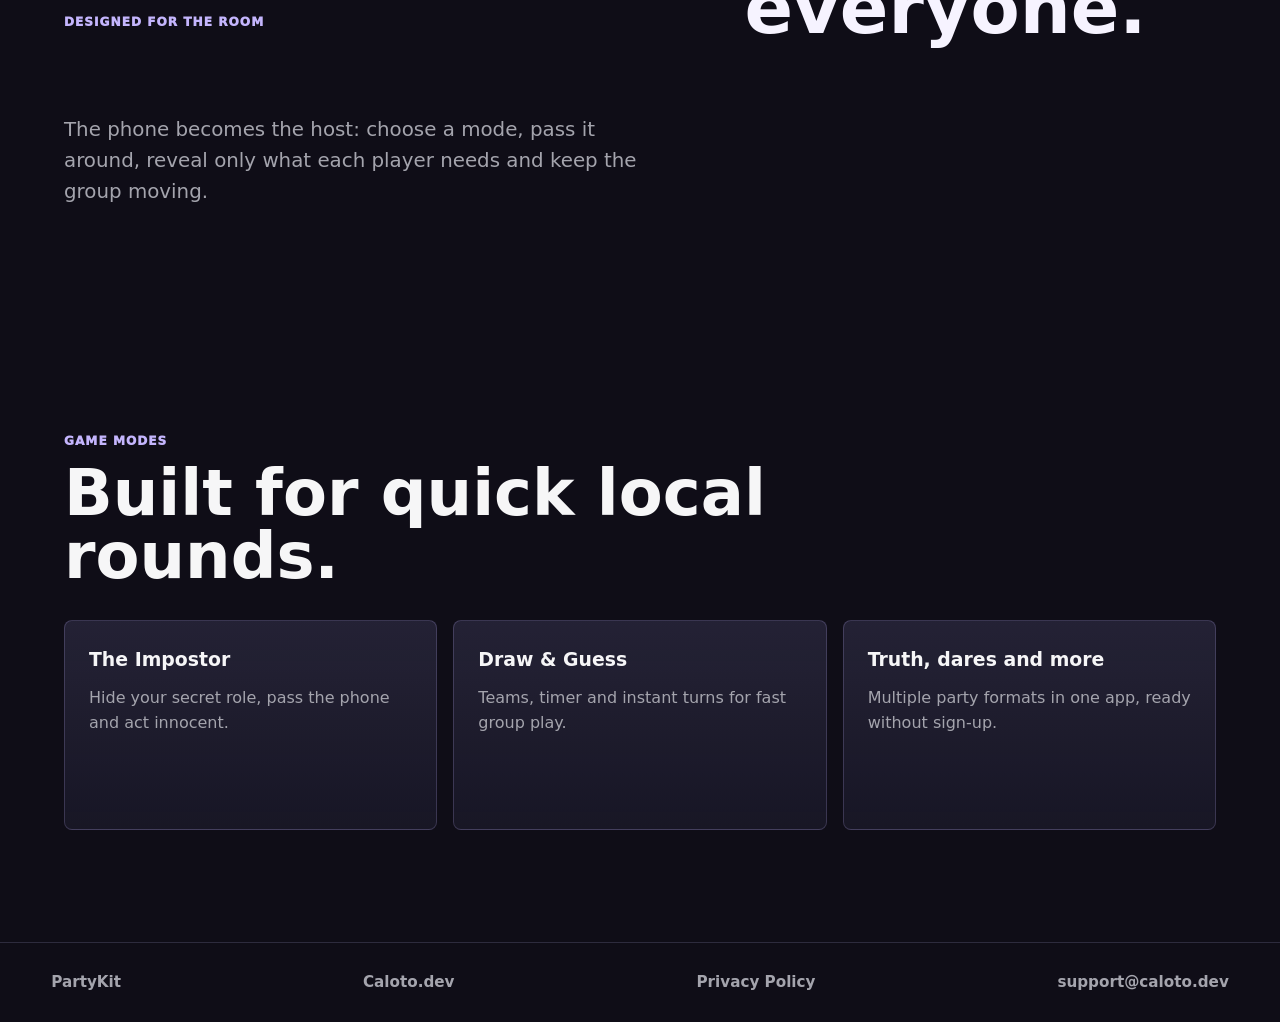
==== commit 728c3508: "Polish Caloto and app landing pages" ====
--- a/partykit/index.html
+++ b/partykit/index.html
@@ -25,11 +25,12 @@
     <main>
       <section class="party-hero">
         <div class="party-hero__copy">
-          <p class="eyebrow eyebrow--purple">Offline party games</p>
-          <h1>8 party games. Zero setup.</h1>
+          <p class="eyebrow eyebrow--purple">Local party games</p>
+          <h1>Pass the phone. Start the room.</h1>
           <p>
-            PartyKit is made for friends in the same room: pass the phone, hide
-            secret roles, draw fast, guess faster and keep the night moving.
+            PartyKit is made for groups already together: quick rounds, hidden
+            prompts, secret roles, drawing chaos and no account wall before the
+            first laugh.
           </p>
           <div class="party-tags">
             <span>Offline</span>
@@ -48,6 +49,18 @@
         <div class="party-phone-stack" aria-label="PartyKit app screenshots">
           <img class="shot shot--main" src="/assets/partykit/overview.png" alt="PartyKit games list" />
           <img class="shot shot--side" src="/assets/partykit/impostor.png" alt="PartyKit secret role" />
+          <img class="shot shot--third" src="/assets/partykit/draw.png" alt="PartyKit draw and guess" />
+        </div>
+      </section>
+
+      <section class="party-section party-section--intro">
+        <div class="party-editorial">
+          <p class="eyebrow eyebrow--purple">Designed for the room</p>
+          <h2>Fast enough for a party. Simple enough for everyone.</h2>
+          <p>
+            The phone becomes the host: choose a mode, pass it around, reveal
+            only what each player needs and keep the group moving.
+          </p>
         </div>
       </section>
 
--- a/styles.css
+++ b/styles.css
@@ -20,6 +20,14 @@
   --legal-text: #1f2933;
   --legal-muted: #657180;
   --legal-line: #e2ddd4;
+  --sf-bg: #021b17;
+  --sf-card: #062b24;
+  --sf-section: #0b3a30;
+  --sf-gold: #d6b36a;
+  --sf-ivory: #f4efe2;
+  --sf-cream: #e8ddc8;
+  --sf-muted: #b8a98a;
+  --sf-border: #2f5b4e;
   --shadow: 0 30px 90px rgba(0, 0, 0, 0.42);
 }
 
@@ -48,7 +56,8 @@
   min-width: 0;
 }
 
-body.theme-dark {
+body.theme-dark,
+body.theme-caloto {
   color: var(--text);
   background: var(--black);
 }
@@ -58,7 +67,12 @@
   background: var(--party-bg);
 }
 
-body:not(.theme-dark):not(.theme-party) {
+body.theme-spendflex {
+  color: var(--sf-ivory);
+  background: var(--sf-bg);
+}
+
+body:not(.theme-dark):not(.theme-caloto):not(.theme-party):not(.theme-spendflex) {
   color: var(--legal-text);
   background: var(--legal-bg);
 }
@@ -104,9 +118,14 @@
   border-bottom: 1px solid var(--party-line);
 }
 
-body:not(.theme-dark):not(.theme-party) .site-header {
+body:not(.theme-dark):not(.theme-caloto):not(.theme-party):not(.theme-spendflex) .site-header {
   background: rgba(247, 244, 239, 0.9);
   border-bottom: 1px solid var(--legal-line);
+}
+
+.site-header--spendflex {
+  background: rgba(2, 27, 23, 0.88);
+  border-bottom: 1px solid rgba(47, 91, 78, 0.78);
 }
 
 .brand {
@@ -126,6 +145,19 @@
 
 .brand--text {
   font-size: 1rem;
+}
+
+.brand--spendflex img {
+  width: 34px;
+  height: 34px;
+  object-fit: contain;
+}
+
+.brand--spendflex span {
+  color: var(--sf-ivory);
+  font-family: Georgia, "Times New Roman", serif;
+  font-size: 1.08rem;
+  letter-spacing: 0.04em;
 }
 
 .brand-mark {
@@ -159,6 +191,17 @@
   color: var(--purple-2);
 }
 
+.nav--spendflex,
+.footer--spendflex {
+  color: var(--sf-muted);
+}
+
+.nav--spendflex a:hover,
+.footer--spendflex a:hover,
+.text-link:hover {
+  color: var(--sf-gold);
+}
+
 .eyebrow {
   margin: 0 0 12px;
   font-size: 0.76rem;
@@ -175,6 +218,16 @@
   color: var(--purple-2);
 }
 
+.eyebrow--gold {
+  color: var(--sf-gold);
+}
+
+.theme-caloto .eyebrow--gold,
+.theme-caloto .hero-proof span,
+.theme-caloto .expertise-card span {
+  color: var(--sf-gold);
+}
+
 .dev-hero {
   display: grid;
   grid-template-columns: minmax(0, 1.05fr) minmax(280px, 0.7fr);
@@ -188,6 +241,12 @@
     linear-gradient(135deg, #050506 0%, #09090c 52%, #19070a 100%);
 }
 
+.dev-hero--refined {
+  background:
+    linear-gradient(90deg, rgba(214, 179, 106, 0.12), transparent 36%),
+    linear-gradient(135deg, #021b17 0%, #041f1b 50%, #050506 100%);
+}
+
 .dev-hero__content {
   min-width: 0;
   max-width: 900px;
@@ -195,6 +254,9 @@
 
 .dev-hero h1,
 .party-hero h1,
+.sf-hero h1,
+.sf-editorial h2,
+.sf-private h2,
 .delivery-section h2,
 .section-title h2,
 .legal-document h1 {
@@ -235,8 +297,8 @@
 
 .hero-proof span {
   color: var(--text);
-  border: 1px solid rgba(244, 37, 53, 0.38);
-  background: rgba(244, 37, 53, 0.11);
+  border: 1px solid rgba(214, 179, 106, 0.34);
+  background: rgba(214, 179, 106, 0.08);
 }
 
 .actions {
@@ -268,6 +330,16 @@
   background: #d91f2d;
 }
 
+.button--gold {
+  color: #021b17;
+  background: var(--sf-gold);
+}
+
+.button--gold:hover {
+  color: #021b17;
+  background: #e8c87a;
+}
+
 .button--purple {
   color: var(--white);
   background: linear-gradient(135deg, #7c3aed, #a78bfa);
@@ -279,10 +351,17 @@
 
 .button--ghost,
 .button--ghost-dark,
-.button--ghost-party {
+.button--ghost-party,
+.button--sf-ghost {
   color: var(--text);
   border-color: var(--line-strong);
   background: rgba(255, 255, 255, 0.055);
+}
+
+.button--sf-ghost {
+  color: var(--sf-ivory);
+  border-color: var(--sf-border);
+  background: rgba(232, 221, 200, 0.035);
 }
 
 .signature-panel {
@@ -359,6 +438,29 @@
   background: linear-gradient(180deg, #111117, #0b0b10);
 }
 
+.theme-caloto .expertise-band {
+  background: #021b17;
+  border-top-color: rgba(47, 91, 78, 0.75);
+}
+
+.theme-caloto .expertise-card {
+  border-color: rgba(47, 91, 78, 0.82);
+  background: linear-gradient(180deg, #062b24, #021b17);
+}
+
+.theme-caloto .expertise-card--featured {
+  background:
+    linear-gradient(135deg, rgba(214, 179, 106, 0.14), transparent 42%),
+    linear-gradient(180deg, #0b3a30, #021b17);
+}
+
+.theme-caloto .delivery-section {
+  background:
+    linear-gradient(180deg, rgba(214, 179, 106, 0.035), transparent),
+    #041f1b;
+  border-color: rgba(47, 91, 78, 0.76);
+}
+
 .expertise-card--featured {
   grid-row: span 2;
   min-height: 556px;
@@ -427,6 +529,304 @@
   background:
     radial-gradient(circle at 88% 12%, rgba(139, 92, 246, 0.36), transparent 28%),
     linear-gradient(135deg, #10101a, #191129);
+}
+
+.app-card + .app-card {
+  margin-top: 18px;
+}
+
+.app-card--spendflex {
+  border-color: rgba(214, 179, 106, 0.45);
+  background:
+    linear-gradient(135deg, rgba(214, 179, 106, 0.09), transparent 45%),
+    linear-gradient(180deg, #062b24, #021b17);
+}
+
+.spendflex-card-mark {
+  display: grid;
+  min-height: 360px;
+  place-items: center;
+  border: 1px solid rgba(214, 179, 106, 0.22);
+  border-radius: 8px;
+  background:
+    linear-gradient(180deg, rgba(232, 221, 200, 0.045), rgba(232, 221, 200, 0.01)),
+    #021b17;
+}
+
+.spendflex-card-mark img {
+  width: min(86%, 420px);
+  filter: drop-shadow(0 28px 56px rgba(0, 0, 0, 0.38));
+}
+
+.sf-hero {
+  display: grid;
+  grid-template-columns: minmax(0, 0.92fr) minmax(320px, 1fr);
+  gap: clamp(36px, 8vw, 104px);
+  align-items: center;
+  min-height: calc(100svh - 71px);
+  padding: clamp(64px, 9vw, 124px) clamp(18px, 5vw, 76px);
+  background:
+    linear-gradient(90deg, rgba(214, 179, 106, 0.1), transparent 34%),
+    linear-gradient(135deg, #021b17 0%, #041f1b 48%, #0b3a30 100%);
+}
+
+.sf-hero__copy {
+  max-width: 800px;
+}
+
+.sf-hero h1 {
+  max-width: 820px;
+  color: var(--sf-ivory);
+  font-family: Georgia, "Times New Roman", serif;
+  font-size: clamp(3.5rem, 9vw, 8.6rem);
+  font-weight: 500;
+}
+
+.sf-hero p,
+.sf-editorial p,
+.sf-private p,
+.sf-feature-grid p {
+  color: var(--sf-muted);
+}
+
+.sf-hero__copy > p:not(.eyebrow) {
+  max-width: 640px;
+  margin: 26px 0 0;
+  color: var(--sf-cream);
+  font-size: clamp(1.08rem, 2vw, 1.32rem);
+}
+
+.sf-hero__actions {
+  display: flex;
+  flex-wrap: wrap;
+  gap: 12px;
+  margin-top: 34px;
+}
+
+.sf-showpiece {
+  position: relative;
+  display: grid;
+  min-height: 660px;
+  place-items: center;
+}
+
+.sf-phone {
+  width: min(76vw, 360px);
+  min-height: 620px;
+  padding: 22px;
+  border: 1px solid rgba(214, 179, 106, 0.42);
+  border-radius: 34px;
+  background:
+    linear-gradient(180deg, rgba(244, 239, 226, 0.055), rgba(244, 239, 226, 0.018)),
+    var(--sf-card);
+  box-shadow: 0 42px 100px rgba(0, 0, 0, 0.42);
+}
+
+.sf-phone__top {
+  display: flex;
+  align-items: center;
+  justify-content: space-between;
+  color: var(--sf-gold);
+  font-size: 0.72rem;
+  font-weight: 900;
+  letter-spacing: 0.18em;
+}
+
+.sf-phone__top img {
+  width: 38px;
+  height: 38px;
+  object-fit: contain;
+}
+
+.sf-phone__hero {
+  display: grid;
+  gap: 8px;
+  margin-top: 78px;
+  text-align: center;
+}
+
+.sf-phone__hero span,
+.sf-phone__grid span {
+  color: var(--sf-muted);
+  font-size: 0.78rem;
+  letter-spacing: 0.08em;
+  text-transform: uppercase;
+}
+
+.sf-phone__hero strong {
+  color: var(--sf-ivory);
+  font-family: Georgia, "Times New Roman", serif;
+  font-size: 4.8rem;
+  font-weight: 500;
+  line-height: 1;
+}
+
+.sf-meter {
+  height: 9px;
+  margin: 42px 0;
+  overflow: hidden;
+  border-radius: 999px;
+  background: var(--sf-section);
+}
+
+.sf-meter span {
+  display: block;
+  width: 62%;
+  height: 100%;
+  border-radius: inherit;
+  background: var(--sf-gold);
+}
+
+.sf-phone__grid {
+  display: grid;
+  grid-template-columns: 1fr 1fr;
+  gap: 12px;
+}
+
+.sf-phone__grid div {
+  min-height: 112px;
+  display: grid;
+  align-content: space-between;
+  padding: 14px;
+  border: 1px solid var(--sf-border);
+  border-radius: 14px;
+  background: rgba(2, 27, 23, 0.62);
+}
+
+.sf-phone__grid strong {
+  color: var(--sf-cream);
+  font-family: Georgia, "Times New Roman", serif;
+  font-size: 1.55rem;
+  font-weight: 500;
+}
+
+.sf-brand-disc {
+  position: absolute;
+  right: 2%;
+  bottom: 3%;
+  width: min(38vw, 230px);
+  padding: 20px;
+  border: 1px solid rgba(214, 179, 106, 0.26);
+  border-radius: 999px;
+  background: rgba(2, 27, 23, 0.82);
+  box-shadow: 0 28px 60px rgba(0, 0, 0, 0.36);
+}
+
+.sf-editorial,
+.sf-private {
+  display: grid;
+  grid-template-columns: minmax(0, 1fr) minmax(280px, 0.82fr);
+  gap: clamp(32px, 7vw, 92px);
+  align-items: center;
+  padding: clamp(70px, 10vw, 128px) clamp(18px, 5vw, 76px);
+  border-top: 1px solid var(--sf-border);
+}
+
+.sf-editorial h2,
+.sf-private h2 {
+  color: var(--sf-ivory);
+  font-family: Georgia, "Times New Roman", serif;
+  font-size: clamp(2.45rem, 5.8vw, 5.7rem);
+  font-weight: 500;
+}
+
+.sf-editorial > p,
+.sf-private p {
+  max-width: 660px;
+  margin: 0;
+  color: var(--sf-cream);
+  font-size: clamp(1.02rem, 1.8vw, 1.22rem);
+}
+
+.sf-feature-grid {
+  display: grid;
+  grid-template-columns: repeat(3, minmax(0, 1fr));
+  gap: 1px;
+  padding: 1px clamp(18px, 5vw, 76px);
+  background: var(--sf-border);
+}
+
+.sf-feature-grid article {
+  min-height: 300px;
+  display: flex;
+  flex-direction: column;
+  justify-content: space-between;
+  gap: 28px;
+  padding: clamp(22px, 4vw, 36px);
+  background: var(--sf-card);
+}
+
+.sf-feature-grid span {
+  color: var(--sf-gold);
+  font-weight: 900;
+}
+
+.sf-feature-grid h3 {
+  margin: auto 0 0;
+  color: var(--sf-ivory);
+  font-family: Georgia, "Times New Roman", serif;
+  font-size: clamp(1.65rem, 3vw, 3.1rem);
+  font-weight: 500;
+  line-height: 1.05;
+}
+
+.sf-feature-grid p {
+  margin: 0;
+}
+
+.sf-private {
+  grid-template-columns: minmax(260px, 0.72fr) minmax(0, 1fr);
+  background: var(--sf-section);
+}
+
+.sf-private__image {
+  display: grid;
+  min-height: 440px;
+  place-items: center;
+  border: 1px solid rgba(214, 179, 106, 0.28);
+  background: rgba(2, 27, 23, 0.35);
+}
+
+.sf-private__image img {
+  width: min(82%, 360px);
+}
+
+.text-link {
+  display: inline-flex;
+  margin-top: 24px;
+  color: var(--sf-gold);
+  font-weight: 850;
+}
+
+.legal-page--spendflex {
+  background:
+    linear-gradient(135deg, rgba(214, 179, 106, 0.08), transparent 42%),
+    var(--sf-bg);
+}
+
+.legal-document--spendflex {
+  color: var(--sf-ivory);
+  border-color: rgba(214, 179, 106, 0.24);
+  background:
+    linear-gradient(180deg, rgba(232, 221, 200, 0.05), rgba(232, 221, 200, 0.015)),
+    var(--sf-card);
+  box-shadow: 0 28px 82px rgba(0, 0, 0, 0.36);
+}
+
+.legal-document--spendflex h1,
+.legal-document--spendflex h2 {
+  color: var(--sf-ivory);
+  font-family: Georgia, "Times New Roman", serif;
+  font-weight: 500;
+}
+
+.legal-document--spendflex p,
+.legal-document--spendflex li {
+  color: var(--sf-cream);
+}
+
+.legal-document--spendflex a {
+  color: var(--sf-gold);
 }
 
 .app-card h3 {
@@ -556,10 +956,22 @@
 }
 
 .legal-page {
+  width: 100%;
+  max-width: 100vw;
+  overflow-x: hidden;
   padding: clamp(42px, 6vw, 76px) clamp(18px, 4vw, 32px);
 }
 
+.legal-page--party {
+  background:
+    radial-gradient(circle at 82% 8%, rgba(124, 58, 237, 0.34), transparent 24%),
+    radial-gradient(circle at 12% 92%, rgba(167, 139, 250, 0.16), transparent 26%),
+    var(--party-bg);
+}
+
 .legal-document {
+  width: 100%;
+  min-width: 0;
   max-width: 860px;
   margin: 0 auto;
   padding: clamp(28px, 5vw, 56px);
@@ -569,6 +981,19 @@
   box-shadow: 0 18px 52px rgba(42, 31, 16, 0.08);
 }
 
+.legal-document * {
+  max-width: 100%;
+}
+
+.theme-party .legal-document {
+  color: var(--text);
+  border-color: rgba(167, 139, 250, 0.22);
+  background:
+    linear-gradient(180deg, rgba(255, 255, 255, 0.055), rgba(255, 255, 255, 0.025)),
+    var(--party-panel);
+  box-shadow: 0 28px 80px rgba(0, 0, 0, 0.34);
+}
+
 .legal-document h1 {
   font-size: clamp(2.1rem, 5vw, 4rem);
 }
@@ -584,9 +1009,18 @@
   color: var(--legal-muted);
 }
 
+.theme-party .legal-document p,
+.theme-party .legal-document li {
+  color: var(--muted);
+}
+
 .legal-document a {
   color: #2563eb;
   font-weight: 750;
+}
+
+.theme-party .legal-document a {
+  color: var(--purple-2);
 }
 
 .updated {
@@ -616,20 +1050,468 @@
   background: var(--party-bg);
 }
 
-body:not(.theme-dark):not(.theme-party) .footer {
+body:not(.theme-dark):not(.theme-caloto):not(.theme-party):not(.theme-spendflex) .footer {
   color: var(--legal-muted);
   border-top: 1px solid var(--legal-line);
+}
+
+.footer--spendflex {
+  color: var(--sf-muted);
+  border-top: 1px solid var(--sf-border);
+  background: var(--sf-bg);
+}
+
+/* 2026 brand pass */
+.theme-caloto {
+  --caloto-bg: #021b17;
+  --caloto-card: #062b24;
+  --caloto-line: rgba(214, 179, 106, 0.24);
+}
+
+.theme-caloto .site-header--dark {
+  background: rgba(2, 27, 23, 0.9);
+  border-bottom-color: rgba(214, 179, 106, 0.18);
+}
+
+.theme-caloto .nav {
+  color: var(--sf-muted);
+  font-weight: 700;
+}
+
+.theme-caloto .nav a:hover,
+.theme-caloto .footer a:hover {
+  color: var(--sf-gold);
+}
+
+.dev-hero--refined {
+  position: relative;
+  overflow: hidden;
+  grid-template-columns: minmax(0, 1fr) minmax(320px, 0.58fr);
+  background:
+    linear-gradient(90deg, rgba(214, 179, 106, 0.1), transparent 32%),
+    linear-gradient(135deg, #021b17 0%, #031511 48%, #050506 100%);
+}
+
+.dev-hero--refined::after,
+.sf-hero::after,
+.party-hero::after {
+  content: "";
+  position: absolute;
+  inset: auto clamp(18px, 5vw, 76px) 28px;
+  height: 1px;
+  background: linear-gradient(90deg, transparent, currentColor, transparent);
+  opacity: 0.2;
+}
+
+.dev-hero h1 {
+  max-width: 10.5ch;
+  color: var(--sf-ivory);
+  font-family: Georgia, "Times New Roman", serif;
+  font-weight: 500;
+}
+
+.theme-caloto .lead,
+.theme-caloto .delivery-copy,
+.theme-caloto .expertise-card p,
+.theme-caloto .app-card p,
+.theme-caloto .footer {
+  color: var(--sf-muted);
+}
+
+.architect-panel {
+  display: grid;
+  gap: 22px;
+  align-self: stretch;
+  align-content: end;
+  padding: clamp(22px, 4vw, 38px);
+  border: 1px solid var(--caloto-line);
+  border-radius: 2px;
+  background:
+    linear-gradient(180deg, rgba(244, 239, 226, 0.055), rgba(244, 239, 226, 0.015)),
+    var(--caloto-card);
+  box-shadow: 0 34px 90px rgba(0, 0, 0, 0.38);
+}
+
+.architect-panel img {
+  width: min(100%, 360px);
+  margin: 0 auto auto;
+  opacity: 0.94;
+}
+
+.architect-panel__metric {
+  display: grid;
+  gap: 5px;
+  padding-top: 20px;
+  border-top: 1px solid var(--caloto-line);
+}
+
+.architect-panel__metric span,
+.architect-panel__list span,
+.cred-strip span {
+  color: var(--sf-muted);
+  font-size: 0.72rem;
+  font-weight: 850;
+  letter-spacing: 0.12em;
+  text-transform: uppercase;
+}
+
+.architect-panel__metric strong {
+  color: var(--sf-ivory);
+  font-family: Georgia, "Times New Roman", serif;
+  font-size: clamp(1.8rem, 3vw, 2.8rem);
+  font-weight: 500;
+  line-height: 1.05;
+}
+
+.architect-panel__list {
+  display: grid;
+  gap: 10px;
+}
+
+.architect-panel__list span {
+  min-height: 42px;
+  display: flex;
+  align-items: center;
+  border-top: 1px solid rgba(214, 179, 106, 0.16);
+}
+
+.cred-strip {
+  display: grid;
+  grid-template-columns: repeat(3, minmax(0, 1fr));
+  gap: 1px;
+  padding: 1px clamp(18px, 5vw, 76px);
+  background: rgba(214, 179, 106, 0.18);
+}
+
+.cred-strip div {
+  min-height: 148px;
+  display: grid;
+  align-content: space-between;
+  padding: clamp(18px, 3vw, 28px);
+  background: #031511;
+}
+
+.cred-strip strong {
+  color: var(--sf-cream);
+  font-family: Georgia, "Times New Roman", serif;
+  font-size: clamp(1.15rem, 2.4vw, 2rem);
+  font-weight: 500;
+  line-height: 1.12;
+}
+
+.principles-section {
+  padding: clamp(62px, 9vw, 112px) clamp(18px, 5vw, 76px);
+  background: #021b17;
+  border-top: 1px solid rgba(214, 179, 106, 0.18);
+}
+
+.principles-grid {
+  display: grid;
+  grid-template-columns: repeat(3, minmax(0, 1fr));
+  gap: 16px;
+}
+
+.principles-grid article {
+  min-height: 260px;
+  display: flex;
+  flex-direction: column;
+  justify-content: space-between;
+  padding: clamp(20px, 3vw, 30px);
+  border: 1px solid rgba(214, 179, 106, 0.2);
+  background: linear-gradient(180deg, #062b24, #021b17);
+}
+
+.principles-grid span {
+  color: var(--sf-gold);
+  font-weight: 900;
+}
+
+.principles-grid h3 {
+  margin: auto 0 10px;
+  color: var(--sf-ivory);
+  font-family: Georgia, "Times New Roman", serif;
+  font-size: clamp(1.55rem, 3.2vw, 3rem);
+  font-weight: 500;
+  line-height: 1.05;
+}
+
+.principles-grid p {
+  margin: 0;
+  color: var(--sf-muted);
+}
+
+.theme-caloto .app-card {
+  border-radius: 2px;
+}
+
+.theme-caloto .app-card:not(.app-card--spendflex) {
+  border-color: rgba(167, 139, 250, 0.32);
+  background:
+    linear-gradient(135deg, rgba(167, 139, 250, 0.14), transparent 38%),
+    linear-gradient(180deg, #141321, #0f0d17);
+}
+
+.theme-spendflex {
+  font-family:
+    Inter, ui-sans-serif, system-ui, -apple-system, BlinkMacSystemFont, "Segoe UI",
+    sans-serif;
+}
+
+.sf-hero {
+  position: relative;
+  overflow: hidden;
+  grid-template-columns: minmax(0, 0.86fr) minmax(360px, 1fr);
+}
+
+.sf-hero h1,
+.sf-editorial h2,
+.sf-private h2,
+.sf-dashboard h2 {
+  letter-spacing: 0;
+}
+
+.sf-proofline {
+  display: flex;
+  flex-wrap: wrap;
+  gap: 10px;
+  margin-top: 28px;
+}
+
+.sf-proofline span {
+  min-height: 36px;
+  display: inline-flex;
+  align-items: center;
+  padding: 7px 12px;
+  color: var(--sf-cream);
+  border: 1px solid rgba(214, 179, 106, 0.3);
+  border-radius: 999px;
+  background: rgba(214, 179, 106, 0.06);
+  font-size: 0.78rem;
+  font-weight: 850;
+}
+
+.sf-showpiece {
+  grid-template-columns: minmax(220px, 0.86fr) minmax(180px, 0.5fr);
+  gap: 18px;
+}
+
+.sf-phone--main {
+  z-index: 2;
+}
+
+.sf-phone--secondary {
+  width: min(42vw, 245px);
+  min-height: 430px;
+  align-self: end;
+  padding: 20px;
+  border-radius: 28px;
+  transform: translateX(-18px);
+  background:
+    linear-gradient(180deg, rgba(214, 179, 106, 0.08), rgba(244, 239, 226, 0.018)),
+    #021b17;
+}
+
+.sf-phone__hero em {
+  color: var(--sf-muted);
+  font-style: normal;
+  font-size: 0.9rem;
+}
+
+.sf-phone--secondary > span {
+  color: var(--sf-muted);
+  font-size: 0.72rem;
+  font-weight: 900;
+  letter-spacing: 0.12em;
+  text-transform: uppercase;
+}
+
+.sf-phone--secondary > strong {
+  display: block;
+  margin-top: 44px;
+  color: var(--sf-ivory);
+  font-family: Georgia, "Times New Roman", serif;
+  font-size: 2.6rem;
+  font-weight: 500;
+}
+
+.sf-mini-bars {
+  display: grid;
+  gap: 12px;
+  margin: 40px 0;
+}
+
+.sf-mini-bars i {
+  display: block;
+  width: var(--w);
+  height: 9px;
+  border-radius: 999px;
+  background: var(--sf-gold);
+}
+
+.sf-phone--secondary p {
+  margin: auto 0 0;
+  color: var(--sf-muted);
+  font-size: 0.95rem;
+}
+
+.sf-marquee {
+  display: grid;
+  grid-template-columns: repeat(4, minmax(0, 1fr));
+  gap: 1px;
+  padding: 1px clamp(18px, 5vw, 76px);
+  background: var(--sf-border);
+}
+
+.sf-marquee span {
+  min-height: 92px;
+  display: grid;
+  place-items: center;
+  color: var(--sf-gold);
+  background: var(--sf-bg);
+  font-family: Georgia, "Times New Roman", serif;
+  font-size: clamp(1.1rem, 2vw, 1.6rem);
+  text-align: center;
+}
+
+.sf-dashboard {
+  display: grid;
+  grid-template-columns: minmax(0, 0.8fr) minmax(300px, 1fr);
+  gap: clamp(30px, 6vw, 74px);
+  align-items: center;
+  padding: clamp(70px, 10vw, 128px) clamp(18px, 5vw, 76px);
+  border-top: 1px solid var(--sf-border);
+  background:
+    linear-gradient(180deg, rgba(214, 179, 106, 0.035), transparent),
+    #021b17;
+}
+
+.sf-dashboard h2 {
+  margin: 0;
+  color: var(--sf-ivory);
+  font-family: Georgia, "Times New Roman", serif;
+  font-size: clamp(2.4rem, 5.2vw, 5.2rem);
+  font-weight: 500;
+  line-height: 1;
+}
+
+.sf-dashboard p {
+  max-width: 560px;
+  color: var(--sf-cream);
+}
+
+.sf-ledger {
+  display: grid;
+  grid-template-columns: repeat(2, minmax(0, 1fr));
+  gap: 1px;
+  background: var(--sf-border);
+  border: 1px solid var(--sf-border);
+}
+
+.sf-ledger div {
+  min-height: 170px;
+  display: grid;
+  align-content: space-between;
+  padding: clamp(18px, 3vw, 30px);
+  background: var(--sf-card);
+}
+
+.sf-ledger span {
+  color: var(--sf-muted);
+  font-size: 0.75rem;
+  font-weight: 850;
+  letter-spacing: 0.12em;
+  text-transform: uppercase;
+}
+
+.sf-ledger strong {
+  color: var(--sf-ivory);
+  font-family: Georgia, "Times New Roman", serif;
+  font-size: clamp(2rem, 4vw, 4rem);
+  font-weight: 500;
+}
+
+.theme-party .brand--text {
+  color: #f6f3ff;
+  letter-spacing: 0.02em;
+}
+
+.party-hero {
+  position: relative;
+  overflow: hidden;
+  background:
+    radial-gradient(circle at 78% 22%, rgba(124, 58, 237, 0.38), transparent 28%),
+    linear-gradient(135deg, #0f0d17 0%, #171126 48%, #0f0d17 100%);
+}
+
+.party-hero h1 {
+  max-width: 9.5ch;
+  font-weight: 950;
+}
+
+.party-phone-stack {
+  min-height: 680px;
+}
+
+.shot--third {
+  right: 2%;
+  bottom: 0;
+  z-index: 3;
+  width: min(48%, 292px);
+}
+
+.party-editorial {
+  display: grid;
+  grid-template-columns: minmax(0, 0.8fr) minmax(280px, 0.62fr);
+  gap: clamp(28px, 6vw, 72px);
+  align-items: end;
+}
+
+.party-editorial h2 {
+  margin: 0;
+  max-width: 820px;
+  color: #f6f3ff;
+  font-size: clamp(2.35rem, 5.6vw, 5.5rem);
+  line-height: 0.98;
+}
+
+.party-editorial p:not(.eyebrow) {
+  margin: 0;
+  color: var(--muted);
+  font-size: clamp(1.05rem, 2vw, 1.24rem);
+}
+
+.feature-card--party {
+  border-color: rgba(196, 181, 253, 0.2);
+  background:
+    linear-gradient(180deg, rgba(196, 181, 253, 0.09), rgba(196, 181, 253, 0.018)),
+    #141321;
+}
+
+.legal-document {
+  border-radius: 2px;
+}
+
+.theme-party .legal-document,
+.legal-document--spendflex {
+  max-width: 940px;
 }
 
 @media (max-width: 980px) {
   .dev-hero,
   .delivery-section,
   .app-card,
-  .party-hero {
+  .party-hero,
+  .sf-hero,
+  .sf-editorial,
+  .sf-private,
+  .sf-dashboard,
+  .party-editorial {
     grid-template-columns: 1fr;
   }
 
-  .expertise-grid {
+  .expertise-grid,
+  .cred-strip,
+  .principles-grid {
     grid-template-columns: 1fr 1fr;
   }
 
@@ -643,8 +1525,27 @@
     max-width: 560px;
   }
 
+  .architect-panel {
+    max-width: 620px;
+  }
+
   .party-phone-stack {
     min-height: 560px;
+  }
+
+  .sf-showpiece {
+    grid-template-columns: 1fr;
+    min-height: 620px;
+  }
+
+  .sf-phone--secondary {
+    width: min(100%, 330px);
+    min-height: 360px;
+    transform: none;
+  }
+
+  .sf-private__image {
+    order: 2;
   }
 }
 
@@ -678,24 +1579,36 @@
     font-size: 0.86rem;
   }
 
+  .theme-spendflex .nav a {
+    border-color: var(--sf-border);
+    background: rgba(232, 221, 200, 0.04);
+  }
+
   .dev-hero,
-  .party-hero {
+  .party-hero,
+  .sf-hero {
     min-height: auto;
     padding: 44px 16px 58px;
   }
 
   .dev-hero__content,
   .party-hero__copy,
+  .sf-hero__copy,
   .signature-panel,
+  .architect-panel,
   .app-card,
   .delivery-copy,
-  .section-title {
+  .section-title,
+  .sf-editorial > div,
+  .sf-private__copy,
+  .sf-dashboard__copy,
+  .party-editorial {
     width: calc(100vw - 32px);
     max-width: calc(100vw - 32px);
   }
 
   .dev-hero h1 {
-    max-width: 11ch;
+    max-width: 10.5ch;
     font-size: clamp(2.55rem, 13.2vw, 3.9rem);
   }
 
@@ -704,8 +1617,19 @@
     font-size: clamp(2.55rem, 13.2vw, 3.9rem);
   }
 
+  .sf-hero h1 {
+    max-width: 9.5ch;
+    font-size: clamp(2.75rem, 14vw, 4.4rem);
+  }
+
+  .sf-editorial h2,
+  .sf-private h2 {
+    font-size: clamp(2.2rem, 11vw, 3.55rem);
+  }
+
   .lead,
-  .party-hero p {
+  .party-hero p,
+  .sf-hero__copy > p:not(.eyebrow) {
     width: 100%;
     max-width: 100%;
     font-size: 1.05rem;
@@ -718,6 +1642,13 @@
     max-width: 100%;
   }
 
+  .sf-hero__actions {
+    display: grid;
+    grid-template-columns: 1fr;
+    width: 100%;
+    max-width: 100%;
+  }
+
   .button {
     width: 100%;
     min-width: 0;
@@ -733,8 +1664,12 @@
 
   .expertise-band,
   .delivery-section,
+  .principles-section,
   .apps-showcase,
-  .party-section {
+  .party-section,
+  .sf-editorial,
+  .sf-private,
+  .sf-dashboard {
     padding: 56px 16px;
   }
 
@@ -744,8 +1679,18 @@
   }
 
   .expertise-grid,
-  .feature-grid {
+  .feature-grid,
+  .cred-strip,
+  .principles-grid,
+  .sf-ledger,
+  .sf-marquee {
     grid-template-columns: 1fr;
+  }
+
+  .cred-strip,
+  .sf-marquee {
+    padding-right: 16px;
+    padding-left: 16px;
   }
 
   .expertise-card,
@@ -777,6 +1722,49 @@
   .screenshot-strip img {
     flex: 0 0 min(72vw, 260px);
     scroll-snap-align: start;
+  }
+
+  .spendflex-card-mark {
+    min-height: 260px;
+  }
+
+  .sf-showpiece {
+    min-height: auto;
+  }
+
+  .sf-phone {
+    width: min(100%, 330px);
+    min-height: 570px;
+    margin: 0 auto;
+  }
+
+  .sf-phone__hero strong {
+    font-size: 4rem;
+  }
+
+  .sf-brand-disc {
+    display: none;
+  }
+
+  .sf-feature-grid {
+    grid-template-columns: 1fr;
+    padding: 1px 16px;
+  }
+
+  .sf-dashboard h2 {
+    font-size: clamp(2.2rem, 11vw, 3.55rem);
+  }
+
+  .sf-ledger div {
+    min-height: 132px;
+  }
+
+  .sf-feature-grid article {
+    min-height: 240px;
+  }
+
+  .sf-private__image {
+    min-height: 280px;
   }
 
   .party-phone-stack {
@@ -800,9 +1788,38 @@
     opacity: 1;
   }
 
+  .shot--third {
+    width: auto;
+  }
+
   .footer {
     flex-direction: column;
     padding: 26px 16px;
+  }
+
+  .legal-page {
+    padding: 42px 16px;
+  }
+
+  .legal-document {
+    width: 100%;
+    max-width: calc(100vw - 32px);
+    margin-right: 0;
+    margin-left: 0;
+    padding: 18px;
+  }
+
+  .legal-document h1 {
+    font-size: clamp(1.85rem, 9vw, 2.35rem);
+    line-height: 1.05;
+  }
+
+  .legal-document h2 {
+    font-size: 1.2rem;
+  }
+
+  .legal-document ul {
+    padding-left: 20px;
   }
 }
 
@@ -828,10 +1845,16 @@
 @media (max-width: 520px) {
   .dev-hero__content,
   .party-hero__copy,
+  .sf-hero__copy,
   .signature-panel,
+  .architect-panel,
   .app-card,
   .delivery-copy,
-  .section-title {
+  .section-title,
+  .sf-editorial > div,
+  .sf-private__copy,
+  .sf-dashboard__copy,
+  .party-editorial {
     width: 100%;
     max-width: 358px;
   }
@@ -844,6 +1867,7 @@
 
   .lead,
   .party-hero p,
+  .sf-hero__copy > p:not(.eyebrow),
   .delivery-copy {
     font-size: 1rem;
   }
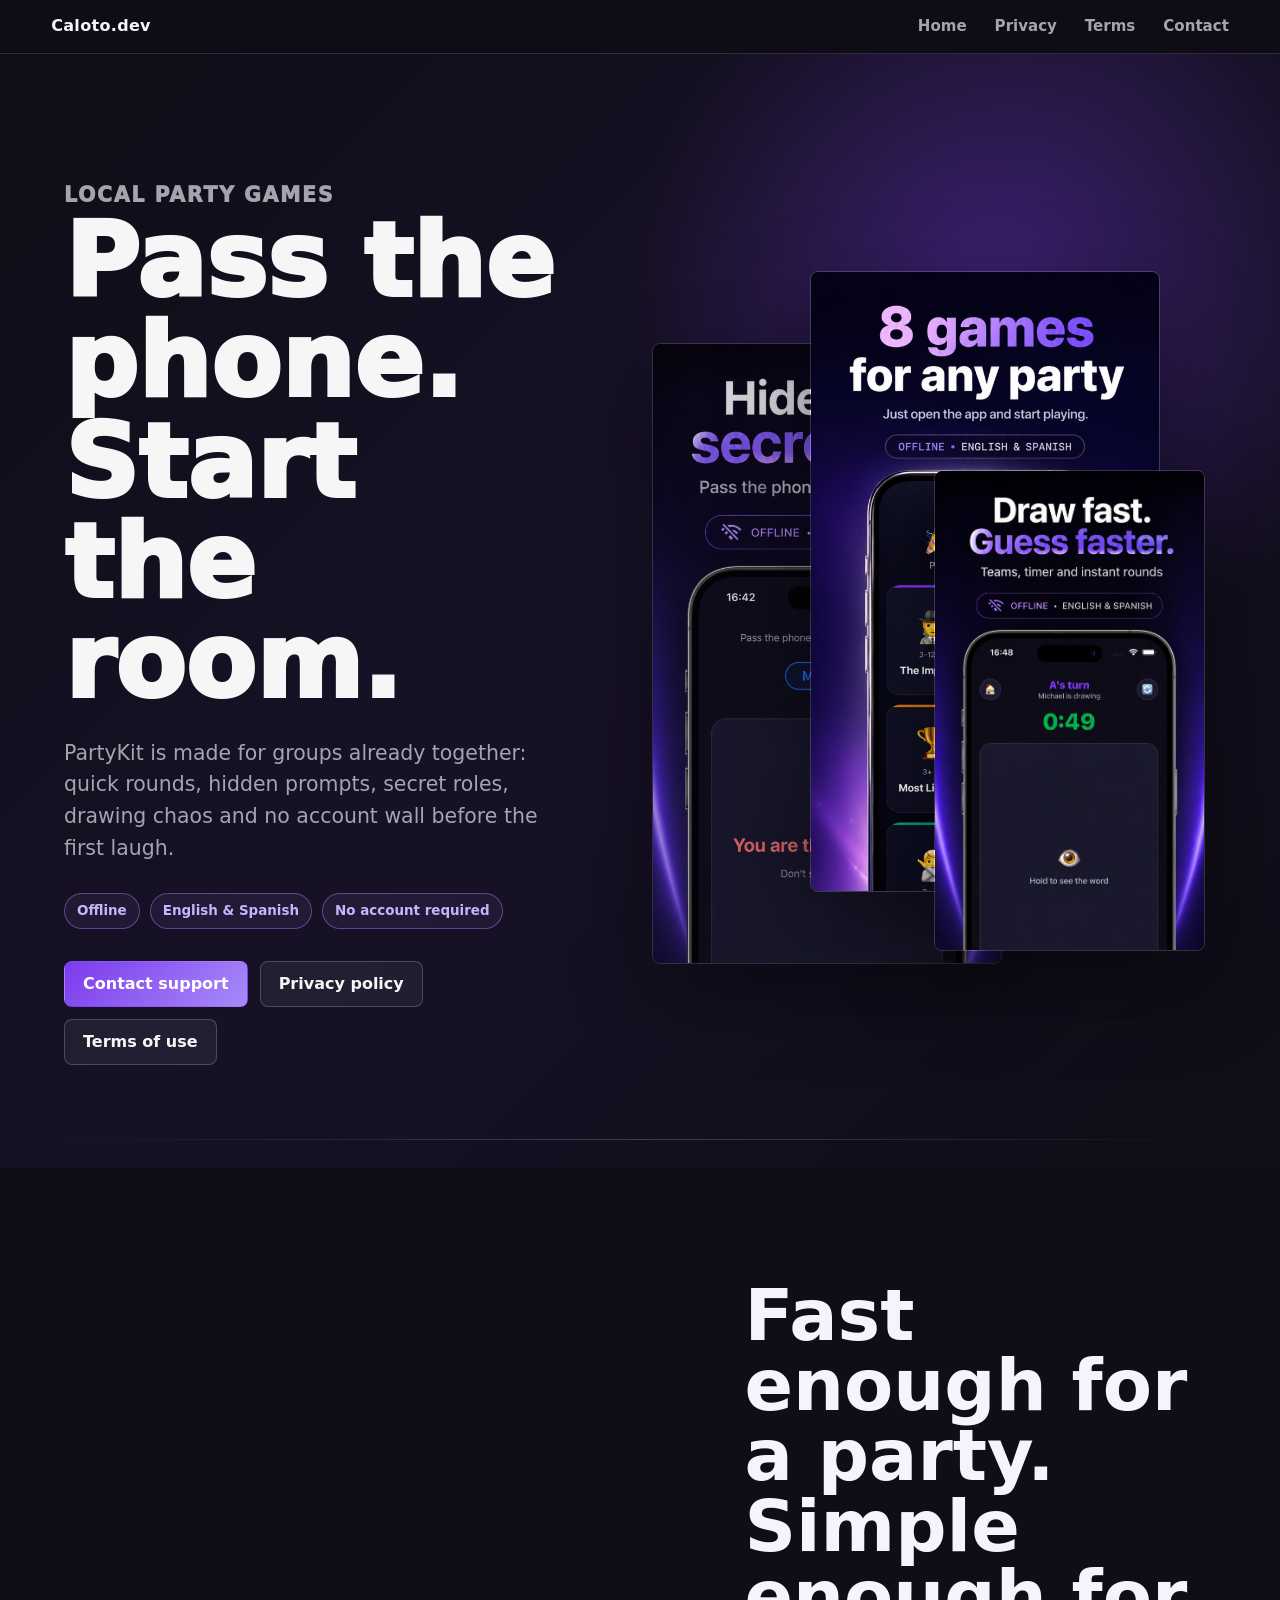
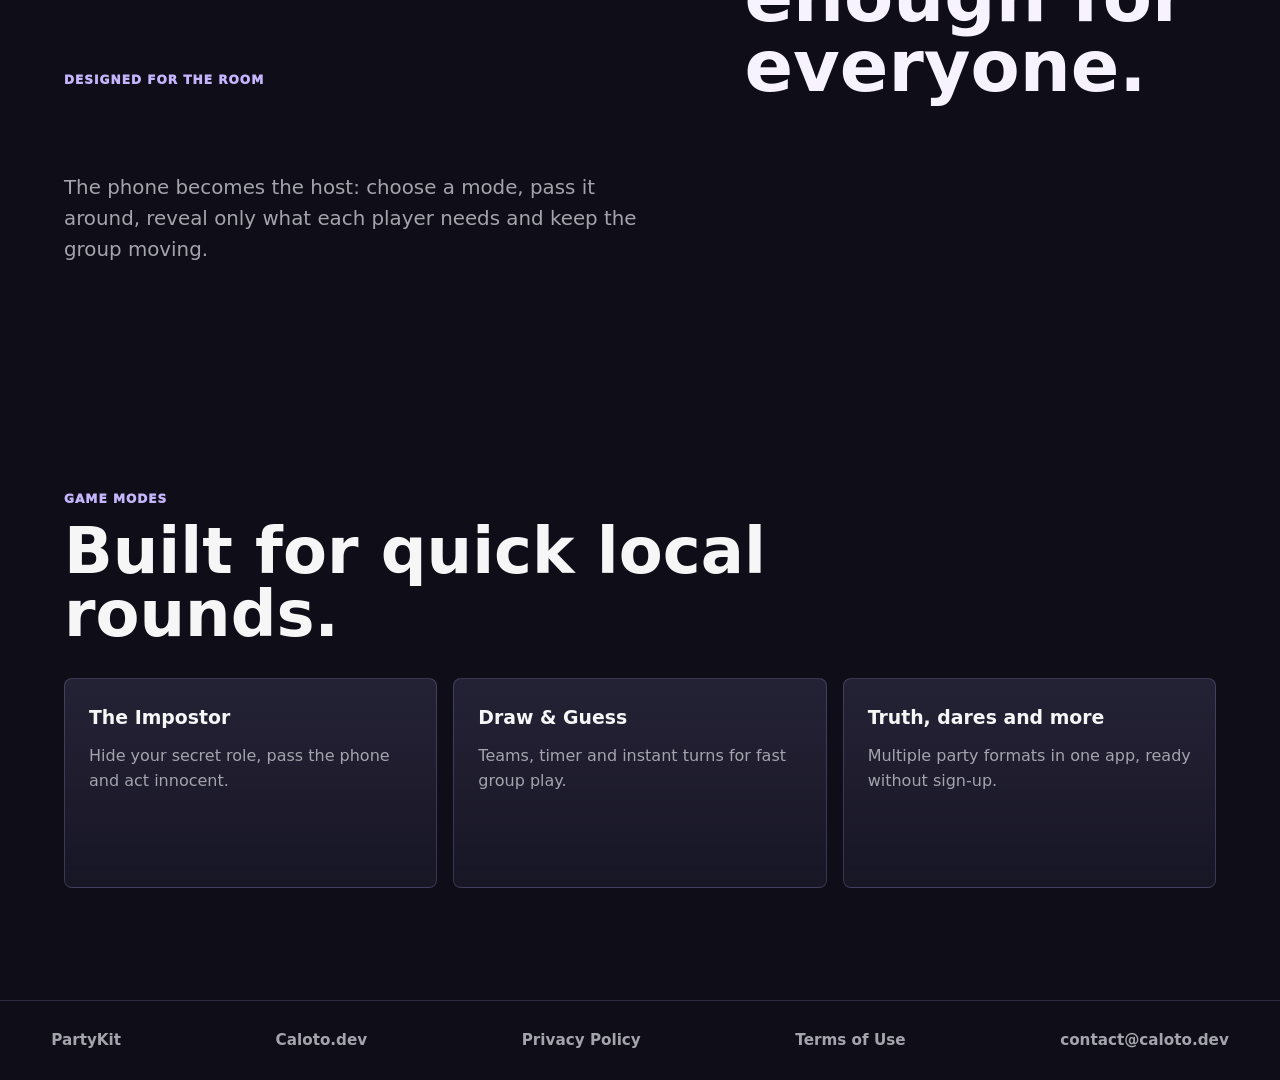
==== commit 75cfcbc9: "Add PartyKit terms page" ====
--- a/partykit/index.html
+++ b/partykit/index.html
@@ -18,7 +18,8 @@
       <nav class="nav nav--party" aria-label="Primary navigation">
         <a href="/">Home</a>
         <a href="/partykit/privacy/">Privacy</a>
-        <a href="mailto:support@caloto.dev">Support</a>
+        <a href="/partykit/terms/">Terms</a>
+        <a href="mailto:contact@caloto.dev">Contact</a>
       </nav>
     </header>
 
@@ -43,6 +44,9 @@
             </a>
             <a class="button button--ghost-party" href="/partykit/privacy/">
               Privacy policy
+            </a>
+            <a class="button button--ghost-party" href="/partykit/terms/">
+              Terms of use
             </a>
           </div>
         </div>
@@ -90,7 +94,8 @@
       <span>PartyKit</span>
       <a href="/">Caloto.dev</a>
       <a href="/partykit/privacy/">Privacy Policy</a>
-      <a href="mailto:support@caloto.dev">support@caloto.dev</a>
+      <a href="/partykit/terms/">Terms of Use</a>
+      <a href="mailto:contact@caloto.dev">contact@caloto.dev</a>
     </footer>
   </body>
 </html>
--- a/styles.css
+++ b/styles.css
@@ -1496,6 +1496,51 @@
   max-width: 940px;
 }
 
+.contact-form {
+  display: grid;
+  gap: 16px;
+  margin-top: 22px;
+  padding-top: 22px;
+  border-top: 1px solid currentColor;
+}
+
+.contact-form--party {
+  border-top-color: rgba(167, 139, 250, 0.22);
+}
+
+.contact-form label {
+  display: grid;
+  gap: 8px;
+  color: var(--muted);
+  font-size: 0.82rem;
+  font-weight: 850;
+  letter-spacing: 0.08em;
+  text-transform: uppercase;
+}
+
+.contact-form input,
+.contact-form textarea {
+  width: 100%;
+  border: 1px solid rgba(167, 139, 250, 0.24);
+  border-radius: 8px;
+  padding: 13px 14px;
+  color: var(--text);
+  background: rgba(15, 13, 23, 0.74);
+  font: inherit;
+  letter-spacing: 0;
+  text-transform: none;
+}
+
+.contact-form textarea {
+  resize: vertical;
+}
+
+.contact-form input:focus,
+.contact-form textarea:focus {
+  outline: 2px solid rgba(196, 181, 253, 0.36);
+  outline-offset: 2px;
+}
+
 @media (max-width: 980px) {
   .dev-hero,
   .delivery-section,
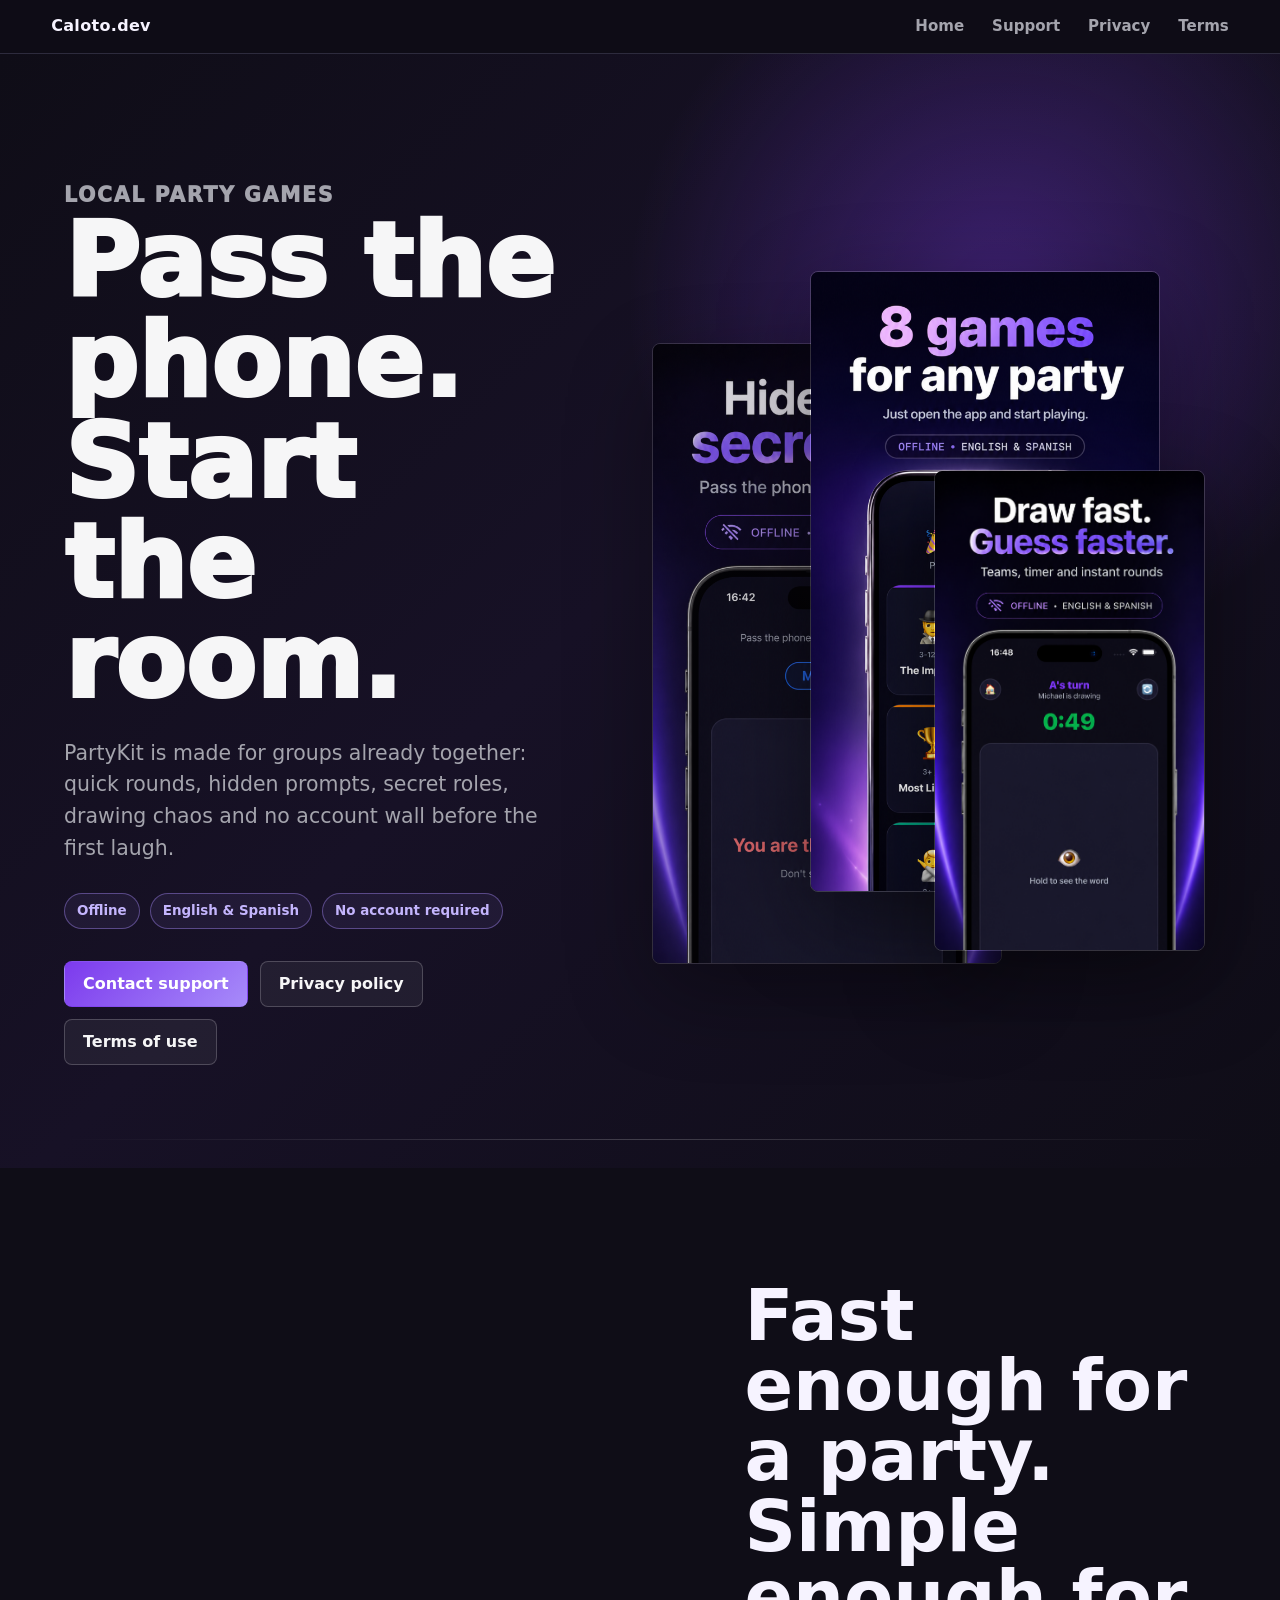
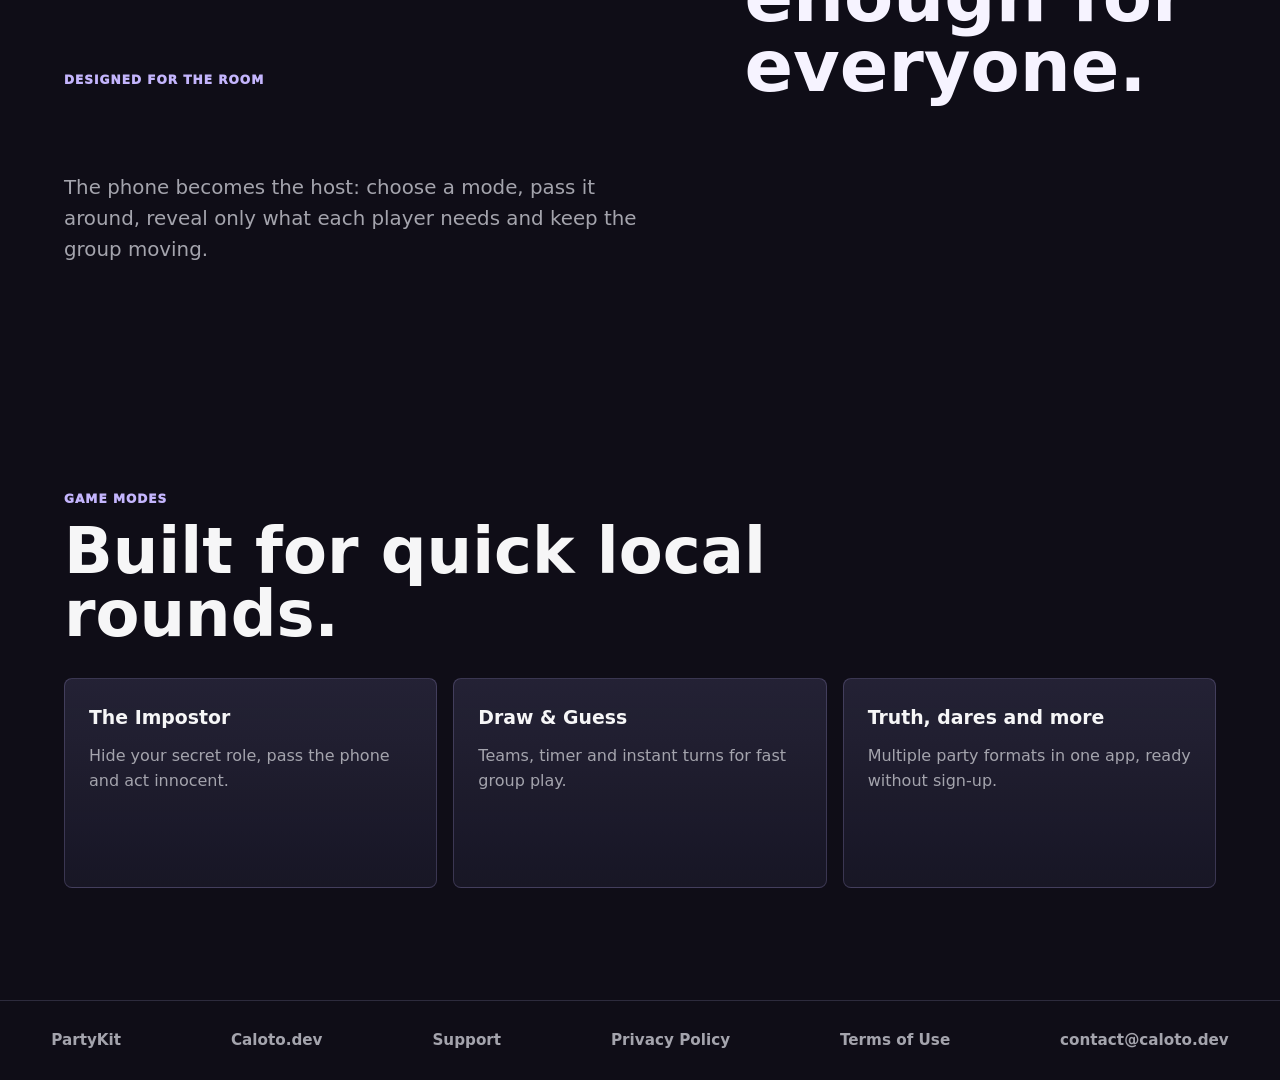
==== commit 9e7079a0: "Add app support and SpendFlex terms pages" ====
--- a/partykit/index.html
+++ b/partykit/index.html
@@ -17,9 +17,9 @@
       </a>
       <nav class="nav nav--party" aria-label="Primary navigation">
         <a href="/">Home</a>
+        <a href="/partykit/support/">Support</a>
         <a href="/partykit/privacy/">Privacy</a>
         <a href="/partykit/terms/">Terms</a>
-        <a href="mailto:contact@caloto.dev">Contact</a>
       </nav>
     </header>
 
@@ -39,7 +39,7 @@
             <span>No account required</span>
           </div>
           <div class="actions">
-            <a class="button button--purple" href="mailto:support@caloto.dev">
+            <a class="button button--purple" href="/partykit/support/">
               Contact support
             </a>
             <a class="button button--ghost-party" href="/partykit/privacy/">
@@ -93,6 +93,7 @@
     <footer class="footer footer--party">
       <span>PartyKit</span>
       <a href="/">Caloto.dev</a>
+      <a href="/partykit/support/">Support</a>
       <a href="/partykit/privacy/">Privacy Policy</a>
       <a href="/partykit/terms/">Terms of Use</a>
       <a href="mailto:contact@caloto.dev">contact@caloto.dev</a>
--- a/styles.css
+++ b/styles.css
@@ -1508,6 +1508,10 @@
   border-top-color: rgba(167, 139, 250, 0.22);
 }
 
+.contact-form--spendflex {
+  border-top-color: rgba(214, 179, 106, 0.24);
+}
+
 .contact-form label {
   display: grid;
   gap: 8px;
@@ -1521,7 +1525,7 @@
 .contact-form input,
 .contact-form textarea {
   width: 100%;
-  border: 1px solid rgba(167, 139, 250, 0.24);
+  border: 1px solid rgba(167, 139, 250, 0.28);
   border-radius: 8px;
   padding: 13px 14px;
   color: var(--text);
@@ -1531,6 +1535,13 @@
   text-transform: none;
 }
 
+.contact-form--spendflex input,
+.contact-form--spendflex textarea {
+  border-color: rgba(214, 179, 106, 0.28);
+  color: var(--sf-ivory);
+  background: rgba(2, 27, 23, 0.74);
+}
+
 .contact-form textarea {
   resize: vertical;
 }
@@ -1539,6 +1550,21 @@
 .contact-form textarea:focus {
   outline: 2px solid rgba(196, 181, 253, 0.36);
   outline-offset: 2px;
+}
+
+.contact-form--spendflex input:focus,
+.contact-form--spendflex textarea:focus {
+  outline-color: rgba(214, 179, 106, 0.38);
+}
+
+.contact-form__mail {
+  width: fit-content;
+  color: var(--purple-2);
+  font-weight: 850;
+}
+
+.contact-form__mail--spendflex {
+  color: var(--sf-gold);
 }
 
 @media (max-width: 980px) {
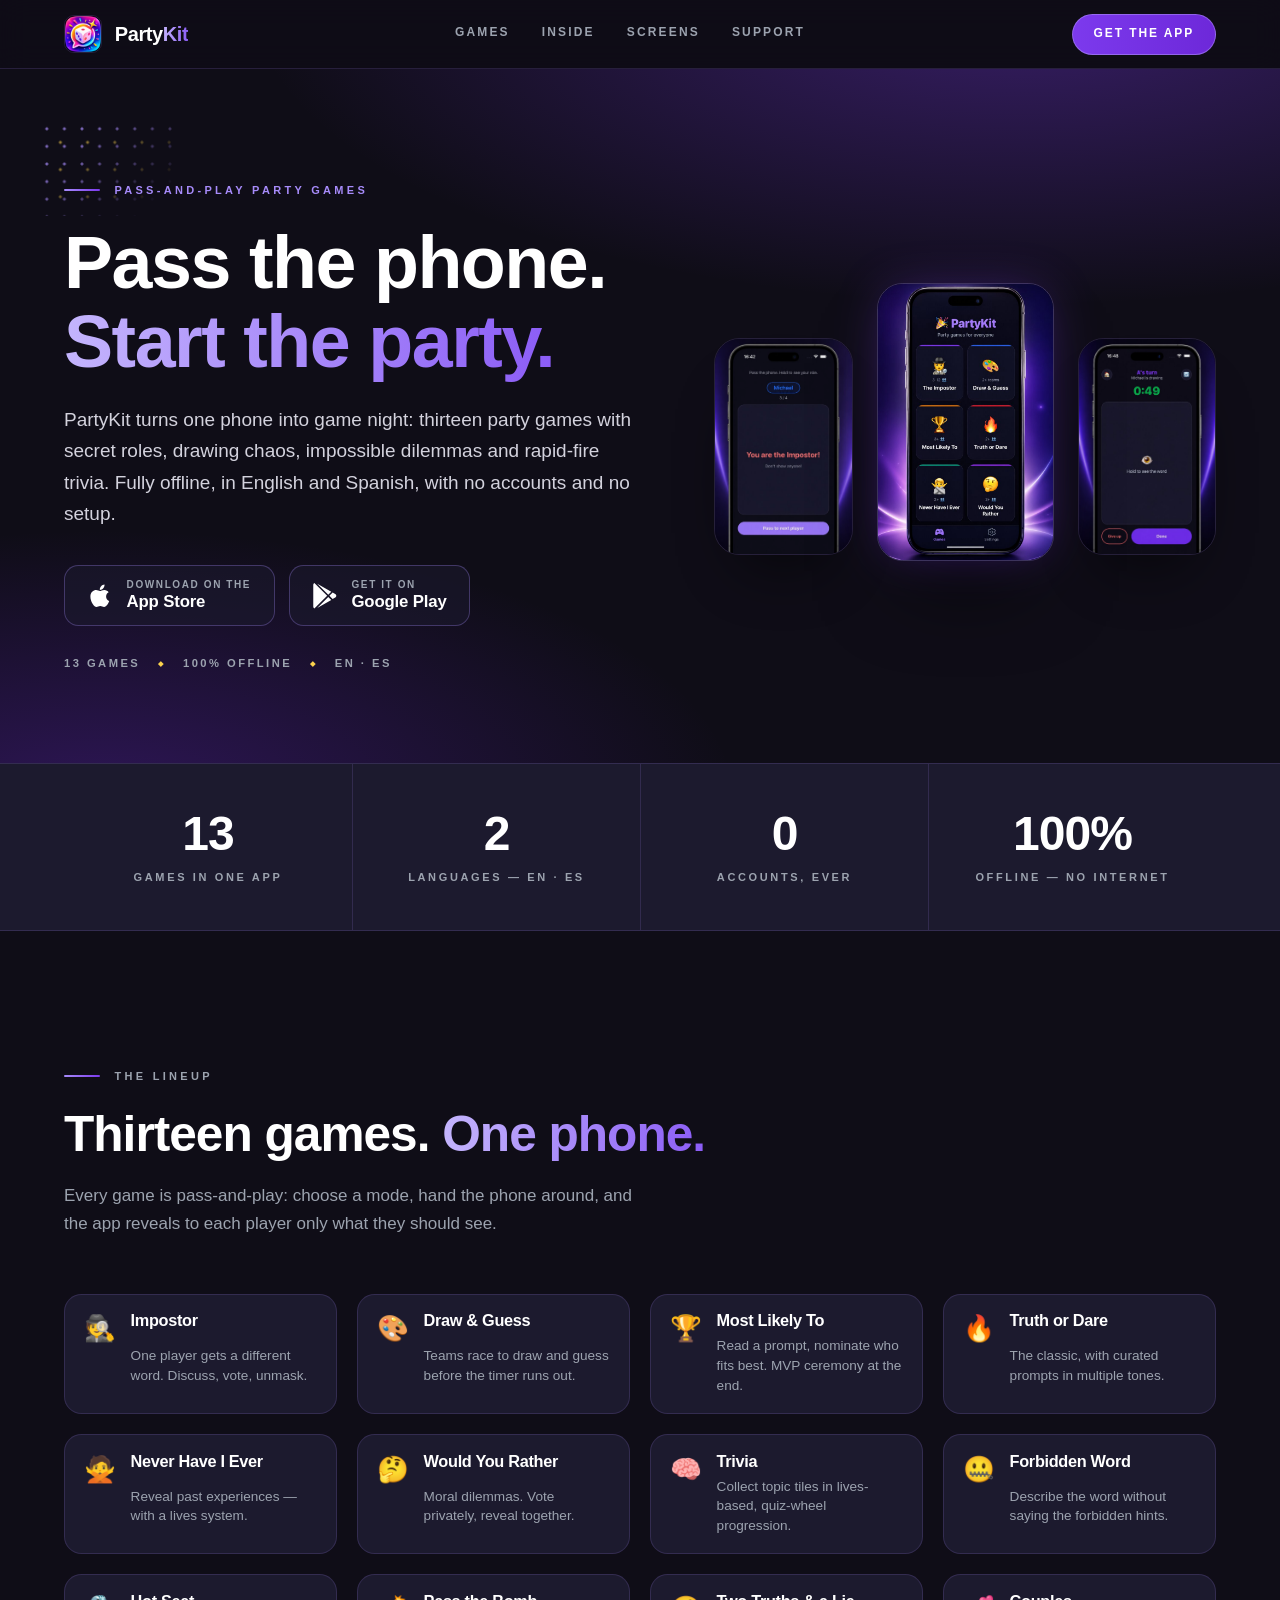
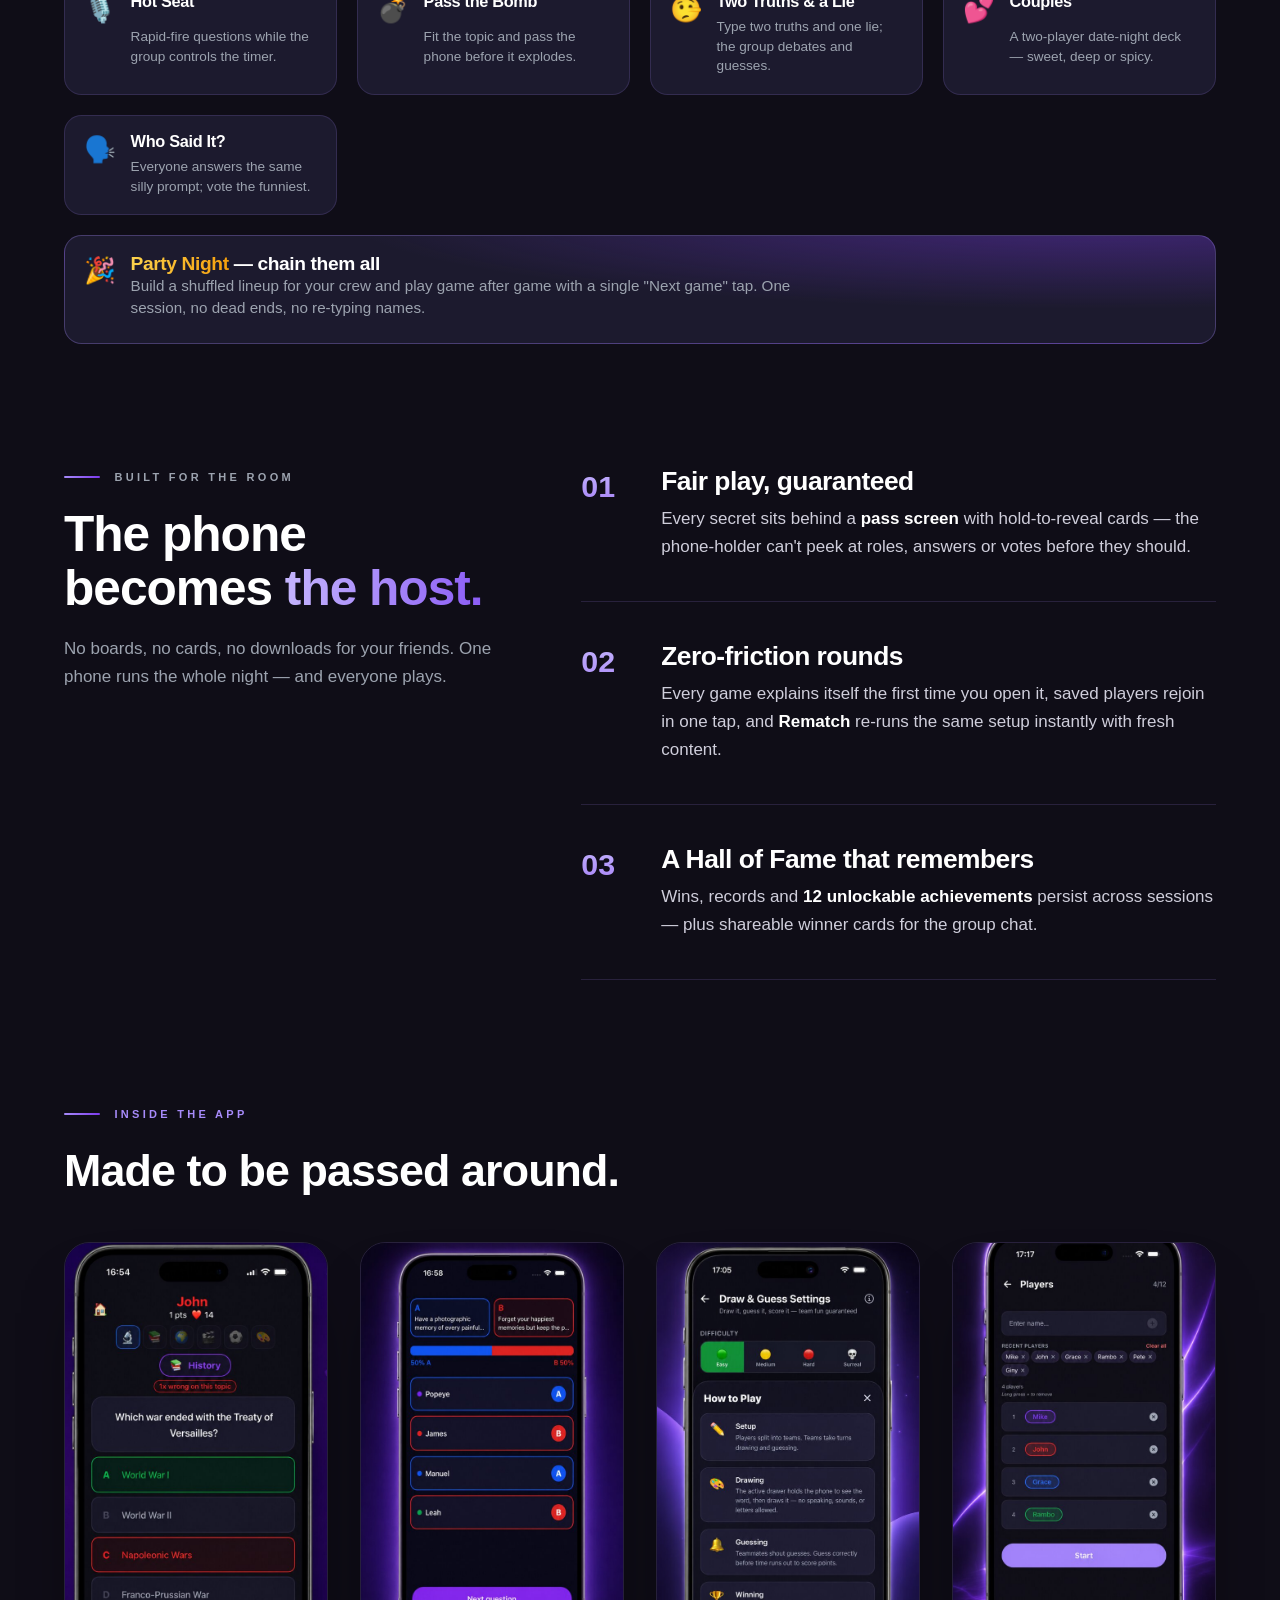
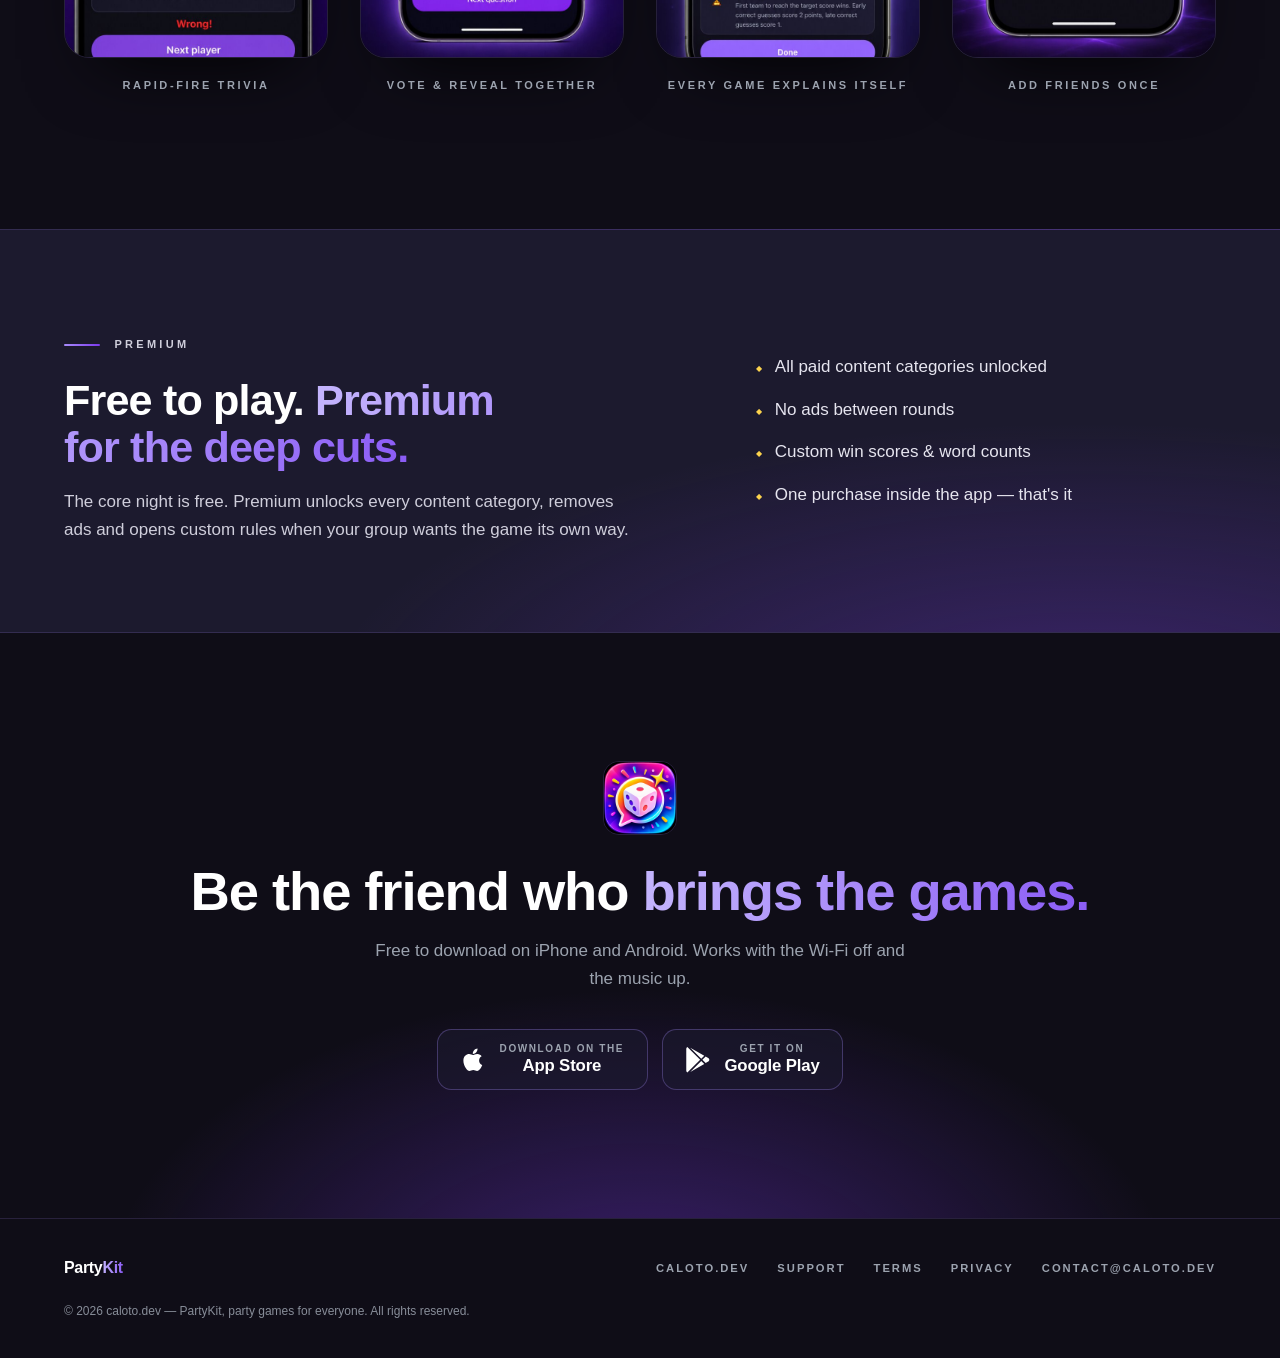
==== commit 090b0d98: "Redesign PartyKit landing and caloto.dev home to match SpendFlex PartyKit: self-contained night-purp" ====
--- a/partykit/index.html
+++ b/partykit/index.html
@@ -3,100 +3,482 @@
   <head>
     <meta charset="UTF-8" />
     <meta name="viewport" content="width=device-width, initial-scale=1.0" />
+    <script>document.documentElement.classList.add("js");</script>
+    <title>PartyKit — 13 Party Games in One App, Fully Offline</title>
     <meta
       name="description"
-      content="PartyKit is a party games app designed for groups playing together in the same room."
+      content="PartyKit turns one phone into game night: 13 pass-and-play party games — Impostor, Draw & Guess, Trivia and more. Offline, English & Spanish, no accounts."
     />
-    <title>PartyKit | Caloto.dev</title>
-    <link rel="stylesheet" href="/styles.css" />
+    <link rel="canonical" href="https://caloto.dev/partykit/" />
+    <meta name="theme-color" content="#0F0D17" />
+    <meta property="og:type" content="website" />
+    <meta property="og:site_name" content="PartyKit" />
+    <meta property="og:title" content="PartyKit — Pass the phone. Start the party." />
+    <meta
+      property="og:description"
+      content="13 pass-and-play party games in one app: secret roles, drawing chaos, rapid-fire trivia. Fully offline, English & Spanish, no accounts."
+    />
+    <meta property="og:image" content="https://caloto.dev/assets/partykit/promo/og.jpg" />
+    <meta property="og:image:width" content="1200" />
+    <meta property="og:image:height" content="630" />
+    <meta
+      property="og:image:alt"
+      content="Three PartyKit app screens on a night-purple glow background."
+    />
+    <meta property="og:url" content="https://caloto.dev/partykit/" />
+    <meta name="twitter:card" content="summary_large_image" />
+    <link rel="icon" href="/assets/partykit/icon-192.png" />
+    <link rel="apple-touch-icon" href="/assets/partykit/icon-192.png" />
+    <link rel="stylesheet" href="/partykit/landing.css" />
   </head>
-  <body class="theme-party">
-    <header class="site-header site-header--party">
-      <a class="brand brand--text" href="/" aria-label="Caloto.dev home">
-        <span>Caloto.dev</span>
-      </a>
-      <nav class="nav nav--party" aria-label="Primary navigation">
-        <a href="/">Home</a>
-        <a href="/partykit/support/">Support</a>
-        <a href="/partykit/privacy/">Privacy</a>
-        <a href="/partykit/terms/">Terms</a>
-      </nav>
+  <body>
+    <a class="skip-link" href="#main">Skip to content</a>
+
+    <header class="site-head">
+      <div class="shell site-head__row">
+        <a class="brand" href="/partykit/" aria-label="PartyKit home">
+          <img src="/assets/partykit/icon-192.png" alt="" width="192" height="192" />
+          <span class="wordmark">Party<b>Kit</b></span>
+        </a>
+        <nav class="site-nav" aria-label="Primary">
+          <a href="#games">Games</a>
+          <a href="#inside">Inside</a>
+          <a href="#screens">Screens</a>
+          <a href="/partykit/support/">Support</a>
+        </nav>
+        <a class="head-cta" href="#download">Get the app</a>
+      </div>
     </header>
 
-    <main>
-      <section class="party-hero">
-        <div class="party-hero__copy">
-          <p class="eyebrow eyebrow--purple">Local party games</p>
-          <h1>Pass the phone. Start the room.</h1>
+    <main id="main">
+      <!-- ================================ Hero ================================ -->
+      <section class="hero" aria-label="Introduction">
+        <div class="hero__confetti" aria-hidden="true"></div>
+
+        <div class="shell hero__grid">
+          <div class="hero__copy reveal">
+            <p class="kicker">Pass-and-play party games</p>
+            <h1>Pass the phone. <em>Start the party.</em></h1>
+            <p class="hero__lead">
+              PartyKit turns one phone into game night: thirteen party games
+              with secret roles, drawing chaos, impossible dilemmas and
+              rapid-fire trivia. Fully offline, in English and Spanish, with no
+              accounts and no setup.
+            </p>
+
+            <div class="stores" aria-label="Download PartyKit">
+              <a
+                class="badge"
+                href="https://apps.apple.com/app/id6769780008"
+                aria-label="Download PartyKit on the App Store"
+              >
+                <svg viewBox="0 0 384 512" aria-hidden="true" fill="currentColor">
+                  <path d="M318.7 268.7c-.2-36.7 16.4-64.4 50-84.8-18.8-26.9-47.2-41.7-84.7-44.6-35.5-2.8-74.3 20.7-88.5 20.7-15 0-49.4-19.7-76.4-19.7C63.3 141.2 4 184.8 4 273.5q0 39.3 14.4 81.2c12.8 36.7 59 126.7 107.2 125.2 25.2-.6 43-17.9 75.8-17.9 31.8 0 48.3 17.9 76.4 17.9 48.6-.7 90.4-82.5 102.6-119.3-65.2-30.7-61.7-90-61.7-91.9zm-56.6-164.2c27.3-32.4 24.8-61.9 24-72.5-24.1 1.4-52 16.4-67.9 34.9-17.5 19.8-27.8 44.3-25.6 71.9 26.1 2 49.9-11.4 69.5-34.3z" />
+                </svg>
+                <span><small>Download on the</small><strong>App Store</strong></span>
+              </a>
+              <a
+                class="badge"
+                href="https://play.google.com/store/apps/details?id=dev.caloto.partykit"
+                aria-label="Get PartyKit on Google Play"
+              >
+                <svg viewBox="0 0 512 512" aria-hidden="true" fill="currentColor">
+                  <path d="M325.3 234.3 104.6 13l280.8 161.2-60.1 60.1zM47 0C34 6.8 25.3 19.2 25.3 35.3v441.3c0 16.1 8.7 28.5 21.7 35.3l256.6-256L47 0zm425.2 225.6-58.9-34.1-65.7 64.5 65.7 64.5 60.1-34.1c18-14.3 18-46.5-1.2-60.8zM104.6 499l280.8-161.2-60.1-60.1L104.6 499z" />
+                </svg>
+                <span><small>Get it on</small><strong>Google Play</strong></span>
+              </a>
+            </div>
+
+            <p class="trust">
+              <span>13 games</span>
+              <span>100% offline</span>
+              <span>EN · ES</span>
+            </p>
+          </div>
+
+          <div class="hero__visual reveal" data-d="1" aria-label="PartyKit app screens">
+            <div class="shots">
+              <div class="shot shot--side">
+                <img
+                  src="/assets/partykit/app/impostor.jpg"
+                  alt="Impostor reveal screen: you are the impostor — don't show anyone"
+                  width="640"
+                  height="1001"
+                />
+              </div>
+              <div class="shot shot--main">
+                <img
+                  src="/assets/partykit/app/home.jpg"
+                  alt="PartyKit home screen with the games grid: Impostor, Draw and Guess, Most Likely To and more"
+                  width="640"
+                  height="1031"
+                  fetchpriority="high"
+                />
+              </div>
+              <div class="shot shot--side">
+                <img
+                  src="/assets/partykit/app/draw.jpg"
+                  alt="Draw and Guess in play: 49-second timer while Michael draws"
+                  width="640"
+                  height="1032"
+                />
+              </div>
+            </div>
+          </div>
+        </div>
+      </section>
+
+      <!-- ============================ Stats strip ============================ -->
+      <section class="strip" aria-label="PartyKit in numbers">
+        <div class="shell strip__grid">
+          <div class="strip__item reveal">
+            <strong>13</strong>
+            <span>Games in one app</span>
+          </div>
+          <div class="strip__item reveal" data-d="1">
+            <strong>2</strong>
+            <span>Languages — EN&nbsp;·&nbsp;ES</span>
+          </div>
+          <div class="strip__item reveal" data-d="2">
+            <strong>0</strong>
+            <span>Accounts, ever</span>
+          </div>
+          <div class="strip__item reveal" data-d="3">
+            <strong>100%</strong>
+            <span>Offline — no internet</span>
+          </div>
+        </div>
+      </section>
+
+      <!-- ============================== Lineup =============================== -->
+      <section class="lineup" id="games">
+        <div class="shell">
+          <div class="lineup__head reveal">
+            <p class="kicker">The lineup</p>
+            <h2>Thirteen games. <em>One phone.</em></h2>
+            <p>
+              Every game is pass-and-play: choose a mode, hand the phone around,
+              and the app reveals to each player only what they should see.
+            </p>
+          </div>
+
+          <div class="games">
+            <article class="game reveal">
+              <span class="game__emoji" aria-hidden="true">🕵️</span>
+              <h3>Impostor</h3>
+              <p>One player gets a different word. Discuss, vote, unmask.</p>
+            </article>
+            <article class="game reveal">
+              <span class="game__emoji" aria-hidden="true">🎨</span>
+              <h3>Draw &amp; Guess</h3>
+              <p>Teams race to draw and guess before the timer runs out.</p>
+            </article>
+            <article class="game reveal">
+              <span class="game__emoji" aria-hidden="true">🏆</span>
+              <h3>Most Likely To</h3>
+              <p>Read a prompt, nominate who fits best. MVP ceremony at the end.</p>
+            </article>
+            <article class="game reveal">
+              <span class="game__emoji" aria-hidden="true">🔥</span>
+              <h3>Truth or Dare</h3>
+              <p>The classic, with curated prompts in multiple tones.</p>
+            </article>
+            <article class="game reveal">
+              <span class="game__emoji" aria-hidden="true">🙅</span>
+              <h3>Never Have I Ever</h3>
+              <p>Reveal past experiences — with a lives system.</p>
+            </article>
+            <article class="game reveal">
+              <span class="game__emoji" aria-hidden="true">🤔</span>
+              <h3>Would You Rather</h3>
+              <p>Moral dilemmas. Vote privately, reveal together.</p>
+            </article>
+            <article class="game reveal">
+              <span class="game__emoji" aria-hidden="true">🧠</span>
+              <h3>Trivia</h3>
+              <p>Collect topic tiles in lives-based, quiz-wheel progression.</p>
+            </article>
+            <article class="game reveal">
+              <span class="game__emoji" aria-hidden="true">🤐</span>
+              <h3>Forbidden Word</h3>
+              <p>Describe the word without saying the forbidden hints.</p>
+            </article>
+            <article class="game reveal">
+              <span class="game__emoji" aria-hidden="true">🎙️</span>
+              <h3>Hot Seat</h3>
+              <p>Rapid-fire questions while the group controls the timer.</p>
+            </article>
+            <article class="game reveal">
+              <span class="game__emoji" aria-hidden="true">💣</span>
+              <h3>Pass the Bomb</h3>
+              <p>Fit the topic and pass the phone before it explodes.</p>
+            </article>
+            <article class="game reveal">
+              <span class="game__emoji" aria-hidden="true">🤥</span>
+              <h3>Two Truths &amp; a Lie</h3>
+              <p>Type two truths and one lie; the group debates and guesses.</p>
+            </article>
+            <article class="game reveal">
+              <span class="game__emoji" aria-hidden="true">💕</span>
+              <h3>Couples</h3>
+              <p>A two-player date-night deck — sweet, deep or spicy.</p>
+            </article>
+            <article class="game reveal">
+              <span class="game__emoji" aria-hidden="true">🗣️</span>
+              <h3>Who Said It?</h3>
+              <p>Everyone answers the same silly prompt; vote the funniest.</p>
+            </article>
+
+            <article class="game game--night reveal">
+              <span class="game__emoji" aria-hidden="true">🎉</span>
+              <div>
+                <h3><b>Party Night</b> — chain them all</h3>
+                <p>
+                  Build a shuffled lineup for your crew and play game after game
+                  with a single "Next game" tap. One session, no dead ends, no
+                  re-typing names.
+                </p>
+              </div>
+            </article>
+          </div>
+        </div>
+      </section>
+
+      <!-- ============================== Features ============================== -->
+      <section class="features" id="inside">
+        <div class="shell features__grid">
+          <div class="features__intro reveal">
+            <p class="kicker">Built for the room</p>
+            <h2>The phone becomes <em>the host.</em></h2>
+            <p>
+              No boards, no cards, no downloads for your friends. One phone runs
+              the whole night — and everyone plays.
+            </p>
+          </div>
+
+          <div class="features__list">
+            <article class="feature reveal">
+              <span class="feature__num" aria-hidden="true">01</span>
+              <div>
+                <h3>Fair play, guaranteed</h3>
+                <p>
+                  Every secret sits behind a <b>pass screen</b> with
+                  hold-to-reveal cards — the phone-holder can't peek at roles,
+                  answers or votes before they should.
+                </p>
+              </div>
+            </article>
+            <article class="feature reveal" data-d="1">
+              <span class="feature__num" aria-hidden="true">02</span>
+              <div>
+                <h3>Zero-friction rounds</h3>
+                <p>
+                  Every game explains itself the first time you open it, saved
+                  players rejoin in one tap, and <b>Rematch</b> re-runs the same
+                  setup instantly with fresh content.
+                </p>
+              </div>
+            </article>
+            <article class="feature reveal" data-d="2">
+              <span class="feature__num" aria-hidden="true">03</span>
+              <div>
+                <h3>A Hall of Fame that remembers</h3>
+                <p>
+                  Wins, records and <b>12 unlockable achievements</b> persist
+                  across sessions — plus shareable winner cards for the group
+                  chat.
+                </p>
+              </div>
+            </article>
+          </div>
+        </div>
+      </section>
+
+      <!-- =============================== Screens =============================== -->
+      <section class="screens" id="screens">
+        <div class="shell">
+          <div class="screens__head reveal">
+            <div>
+              <p class="kicker">Inside the app</p>
+              <h2>Made to be passed around.</h2>
+            </div>
+            <p class="screens__hint">Swipe &rarr;</p>
+          </div>
+
+          <div
+            class="gallery"
+            role="region"
+            aria-label="App screenshots"
+            tabindex="0"
+          >
+            <figure class="reveal">
+              <div class="shot">
+                <img
+                  src="/assets/partykit/app/trivia.jpg"
+                  alt="Trivia in play: which war ended with the Treaty of Versailles, with answer options"
+                  width="640"
+                  height="1097"
+                  loading="lazy"
+                />
+              </div>
+              <figcaption>Rapid-fire trivia</figcaption>
+            </figure>
+            <figure class="reveal" data-d="1">
+              <div class="shot">
+                <img
+                  src="/assets/partykit/app/vote.jpg"
+                  alt="Would You Rather vote screen with players choosing between options A and B"
+                  width="640"
+                  height="1031"
+                  loading="lazy"
+                />
+              </div>
+              <figcaption>Vote &amp; reveal together</figcaption>
+            </figure>
+            <figure class="reveal" data-d="2">
+              <div class="shot">
+                <img
+                  src="/assets/partykit/app/howto.jpg"
+                  alt="How to Play sheet for Draw and Guess with setup, drawing, guessing and winning steps"
+                  width="640"
+                  height="1101"
+                  loading="lazy"
+                />
+              </div>
+              <figcaption>Every game explains itself</figcaption>
+            </figure>
+            <figure class="reveal" data-d="3">
+              <div class="shot">
+                <img
+                  src="/assets/partykit/app/players.jpg"
+                  alt="Players screen with saved names ready to rejoin the next game"
+                  width="640"
+                  height="1055"
+                  loading="lazy"
+                />
+              </div>
+              <figcaption>Add friends once</figcaption>
+            </figure>
+          </div>
+        </div>
+      </section>
+
+      <!-- ============================== Premium =============================== -->
+      <section class="premium" aria-label="PartyKit Premium">
+        <div class="shell premium__grid">
+          <div class="reveal">
+            <p class="kicker">Premium</p>
+            <h2>Free to play. <em>Premium for the deep cuts.</em></h2>
+            <p>
+              The core night is free. Premium unlocks every content category,
+              removes ads and opens custom rules when your group wants the game
+              its own way.
+            </p>
+          </div>
+          <ul class="premium__list reveal" data-d="1">
+            <li>All paid content categories unlocked</li>
+            <li>No ads between rounds</li>
+            <li>Custom win scores &amp; word counts</li>
+            <li>One purchase inside the app — that's it</li>
+          </ul>
+        </div>
+      </section>
+
+      <!-- ================================ CTA ================================ -->
+      <section class="cta" id="download">
+        <div class="shell reveal">
+          <img src="/assets/partykit/icon-192.png" alt="" width="192" height="192" loading="lazy" />
+          <h2>Be the friend who <em>brings the games.</em></h2>
           <p>
-            PartyKit is made for groups already together: quick rounds, hidden
-            prompts, secret roles, drawing chaos and no account wall before the
-            first laugh.
+            Free to download on iPhone and Android. Works with the Wi-Fi off and
+            the music up.
           </p>
-          <div class="party-tags">
-            <span>Offline</span>
-            <span>English & Spanish</span>
-            <span>No account required</span>
-          </div>
-          <div class="actions">
-            <a class="button button--purple" href="/partykit/support/">
-              Contact support
+          <div class="stores" aria-label="Download PartyKit">
+            <a
+              class="badge"
+              href="https://apps.apple.com/app/id6769780008"
+              aria-label="Download PartyKit on the App Store"
+            >
+              <svg viewBox="0 0 384 512" aria-hidden="true" fill="currentColor">
+                <path d="M318.7 268.7c-.2-36.7 16.4-64.4 50-84.8-18.8-26.9-47.2-41.7-84.7-44.6-35.5-2.8-74.3 20.7-88.5 20.7-15 0-49.4-19.7-76.4-19.7C63.3 141.2 4 184.8 4 273.5q0 39.3 14.4 81.2c12.8 36.7 59 126.7 107.2 125.2 25.2-.6 43-17.9 75.8-17.9 31.8 0 48.3 17.9 76.4 17.9 48.6-.7 90.4-82.5 102.6-119.3-65.2-30.7-61.7-90-61.7-91.9zm-56.6-164.2c27.3-32.4 24.8-61.9 24-72.5-24.1 1.4-52 16.4-67.9 34.9-17.5 19.8-27.8 44.3-25.6 71.9 26.1 2 49.9-11.4 69.5-34.3z" />
+              </svg>
+              <span><small>Download on the</small><strong>App Store</strong></span>
             </a>
-            <a class="button button--ghost-party" href="/partykit/privacy/">
-              Privacy policy
+            <a
+              class="badge"
+              href="https://play.google.com/store/apps/details?id=dev.caloto.partykit"
+              aria-label="Get PartyKit on Google Play"
+            >
+              <svg viewBox="0 0 512 512" aria-hidden="true" fill="currentColor">
+                <path d="M325.3 234.3 104.6 13l280.8 161.2-60.1 60.1zM47 0C34 6.8 25.3 19.2 25.3 35.3v441.3c0 16.1 8.7 28.5 21.7 35.3l256.6-256L47 0zm425.2 225.6-58.9-34.1-65.7 64.5 65.7 64.5 60.1-34.1c18-14.3 18-46.5-1.2-60.8zM104.6 499l280.8-161.2-60.1-60.1L104.6 499z" />
+              </svg>
+              <span><small>Get it on</small><strong>Google Play</strong></span>
             </a>
-            <a class="button button--ghost-party" href="/partykit/terms/">
-              Terms of use
-            </a>
-          </div>
-        </div>
-        <div class="party-phone-stack" aria-label="PartyKit app screenshots">
-          <img class="shot shot--main" src="/assets/partykit/overview.png" alt="PartyKit games list" />
-          <img class="shot shot--side" src="/assets/partykit/impostor.png" alt="PartyKit secret role" />
-          <img class="shot shot--third" src="/assets/partykit/draw.png" alt="PartyKit draw and guess" />
-        </div>
-      </section>
-
-      <section class="party-section party-section--intro">
-        <div class="party-editorial">
-          <p class="eyebrow eyebrow--purple">Designed for the room</p>
-          <h2>Fast enough for a party. Simple enough for everyone.</h2>
-          <p>
-            The phone becomes the host: choose a mode, pass it around, reveal
-            only what each player needs and keep the group moving.
-          </p>
-        </div>
-      </section>
-
-      <section class="party-section">
-        <div class="section-title">
-          <p class="eyebrow eyebrow--purple">Game modes</p>
-          <h2>Built for quick local rounds.</h2>
-        </div>
-        <div class="feature-grid">
-          <article class="feature-card feature-card--party">
-            <h3>The Impostor</h3>
-            <p>Hide your secret role, pass the phone and act innocent.</p>
-          </article>
-          <article class="feature-card feature-card--party">
-            <h3>Draw & Guess</h3>
-            <p>Teams, timer and instant turns for fast group play.</p>
-          </article>
-          <article class="feature-card feature-card--party">
-            <h3>Truth, dares and more</h3>
-            <p>Multiple party formats in one app, ready without sign-up.</p>
-          </article>
+          </div>
         </div>
       </section>
     </main>
 
-    <footer class="footer footer--party">
-      <span>PartyKit</span>
-      <a href="/">Caloto.dev</a>
-      <a href="/partykit/support/">Support</a>
-      <a href="/partykit/privacy/">Privacy Policy</a>
-      <a href="/partykit/terms/">Terms of Use</a>
-      <a href="mailto:contact@caloto.dev">contact@caloto.dev</a>
+    <footer class="site-foot">
+      <div class="shell site-foot__row">
+        <span class="wordmark">Party<b>Kit</b></span>
+        <nav aria-label="Footer">
+          <a href="/">Caloto.dev</a>
+          <a href="/partykit/support/">Support</a>
+          <a href="/partykit/terms/">Terms</a>
+          <a href="/partykit/privacy/">Privacy</a>
+          <a href="mailto:contact@caloto.dev">contact@caloto.dev</a>
+        </nav>
+        <p class="site-foot__legal">
+          © 2026 caloto.dev — PartyKit, party games for everyone. All rights
+          reserved.
+        </p>
+      </div>
     </footer>
+
+    <script type="application/ld+json">
+      {
+        "@context": "https://schema.org",
+        "@type": "SoftwareApplication",
+        "name": "PartyKit: Party Games",
+        "applicationCategory": "GameApplication",
+        "operatingSystem": "iOS, Android",
+        "description": "13 pass-and-play party games in one app: Impostor, Draw & Guess, Trivia and more. Fully offline, English & Spanish, no accounts.",
+        "url": "https://caloto.dev/partykit/",
+        "image": "https://caloto.dev/assets/partykit/promo/og.jpg",
+        "downloadUrl": [
+          "https://apps.apple.com/app/id6769780008",
+          "https://play.google.com/store/apps/details?id=dev.caloto.partykit"
+        ],
+        "offers": {
+          "@type": "Offer",
+          "price": "0",
+          "priceCurrency": "EUR"
+        }
+      }
+    </script>
+
+    <script>
+      (function () {
+        var els = document.querySelectorAll(".reveal");
+        var reduce = window.matchMedia("(prefers-reduced-motion: reduce)").matches;
+        if (reduce || !("IntersectionObserver" in window)) {
+          els.forEach(function (el) { el.classList.add("in"); });
+          return;
+        }
+        var io = new IntersectionObserver(
+          function (entries) {
+            entries.forEach(function (entry) {
+              if (entry.isIntersecting) {
+                entry.target.classList.add("in");
+                io.unobserve(entry.target);
+              }
+            });
+          },
+          { threshold: 0.12, rootMargin: "0px 0px -8% 0px" }
+        );
+        els.forEach(function (el) { io.observe(el); });
+      })();
+    </script>
   </body>
 </html>
--- a/partykit/landing.css
+++ b/partykit/landing.css
@@ -0,0 +1,881 @@
+/* ==========================================================================
+   PartyKit landing — self-contained stylesheet (does not use /styles.css)
+   Night-purple party brand: violet glow, amber sparks, bold sans, confetti.
+   ========================================================================== */
+
+:root {
+  --night: #0f0d17;
+  --night-2: #1c1a2e;
+  --night-3: #251f3a;
+  --violet: #a78bfa;
+  --violet-deep: #7c3aed;
+  --violet-soft: #c4b5fd;
+  --amber: #fcd34d;
+  --text: #f3f4f6;
+  --muted: #9ca3af;
+  --hairline: rgba(167, 139, 250, 0.3);
+  --hairline-soft: rgba(167, 139, 250, 0.16);
+  --sans: -apple-system, BlinkMacSystemFont, "SF Pro Text", "Segoe UI", Roboto,
+    "Helvetica Neue", Arial, sans-serif;
+  --pad: clamp(1.25rem, 4vw, 2.5rem);
+  --measure: 34em;
+}
+
+* {
+  margin: 0;
+  padding: 0;
+  box-sizing: border-box;
+}
+
+html {
+  scroll-behavior: smooth;
+}
+@media (prefers-reduced-motion: reduce) {
+  html {
+    scroll-behavior: auto;
+  }
+}
+
+body {
+  background: var(--night);
+  color: var(--text);
+  font-family: var(--sans);
+  font-size: 1.0625rem;
+  line-height: 1.65;
+  -webkit-font-smoothing: antialiased;
+  text-rendering: optimizeLegibility;
+  overflow-x: clip;
+}
+
+.hero__grid > *,
+.features__grid > *,
+.premium__grid > *,
+.shots,
+.shots img {
+  min-width: 0;
+}
+
+img {
+  display: block;
+  max-width: 100%;
+  height: auto;
+}
+
+a {
+  color: inherit;
+  text-decoration: none;
+}
+
+::selection {
+  background: var(--violet-deep);
+  color: #fff;
+}
+
+:focus-visible {
+  outline: 2px solid var(--violet);
+  outline-offset: 3px;
+  border-radius: 2px;
+}
+
+.skip-link {
+  position: absolute;
+  left: -9999px;
+  top: 0;
+  z-index: 100;
+  padding: 0.75rem 1.25rem;
+  background: var(--violet);
+  color: var(--night);
+  font-weight: 700;
+}
+.skip-link:focus {
+  left: 1rem;
+  top: 1rem;
+}
+
+/* --------------------------------------------------------------------------
+   Shared vocabulary
+   -------------------------------------------------------------------------- */
+
+.shell {
+  width: min(72rem, calc(100vw - 2.5rem));
+  margin-inline: auto;
+}
+
+.kicker {
+  display: inline-flex;
+  align-items: center;
+  gap: 0.9rem;
+  font-size: 0.6875rem;
+  font-weight: 700;
+  letter-spacing: 0.3em;
+  text-transform: uppercase;
+  color: var(--violet);
+}
+.kicker::before {
+  content: "";
+  width: 2.25rem;
+  height: 2px;
+  border-radius: 2px;
+  background: linear-gradient(90deg, var(--violet), var(--violet-deep));
+}
+
+h1,
+h2,
+h3 {
+  font-weight: 800;
+  color: #fff;
+  line-height: 1.08;
+  letter-spacing: -0.02em;
+  text-wrap: balance;
+}
+
+h1 em,
+h2 em {
+  font-style: normal;
+  background: linear-gradient(92deg, var(--violet-soft) 0%, #8b5cf6 100%);
+  -webkit-background-clip: text;
+  background-clip: text;
+  color: transparent;
+}
+
+section {
+  scroll-margin-top: 6rem;
+}
+
+/* Scroll reveal (no-JS safe) */
+.reveal {
+  opacity: 1;
+  transform: none;
+}
+html.js .reveal {
+  opacity: 0;
+  transform: translateY(20px);
+  transition:
+    opacity 0.8s ease,
+    transform 0.8s cubic-bezier(0.2, 0.65, 0.25, 1);
+}
+html.js .reveal.in {
+  opacity: 1;
+  transform: none;
+}
+html.js .reveal[data-d="1"] {
+  transition-delay: 0.1s;
+}
+html.js .reveal[data-d="2"] {
+  transition-delay: 0.2s;
+}
+html.js .reveal[data-d="3"] {
+  transition-delay: 0.3s;
+}
+@media (prefers-reduced-motion: reduce) {
+  html.js .reveal {
+    opacity: 1;
+    transform: none;
+    transition: none;
+  }
+}
+
+/* --------------------------------------------------------------------------
+   Header
+   -------------------------------------------------------------------------- */
+
+.site-head {
+  position: sticky;
+  top: 0;
+  z-index: 50;
+  background: rgba(15, 13, 23, 0.84);
+  -webkit-backdrop-filter: blur(14px);
+  backdrop-filter: blur(14px);
+  border-bottom: 1px solid var(--hairline-soft);
+}
+
+.site-head__row {
+  display: flex;
+  align-items: center;
+  justify-content: space-between;
+  gap: 1.5rem;
+  padding-block: 0.85rem;
+}
+
+.brand {
+  display: inline-flex;
+  align-items: center;
+  gap: 0.8rem;
+}
+.brand img {
+  width: 2.375rem;
+  height: 2.375rem;
+  border-radius: 0.625rem;
+  border: 1px solid var(--hairline-soft);
+}
+
+.wordmark {
+  font-weight: 800;
+  font-size: 1.25rem;
+  letter-spacing: -0.02em;
+  color: #fff;
+}
+.wordmark b {
+  font-weight: 800;
+  background: linear-gradient(92deg, var(--violet-soft), #8b5cf6);
+  -webkit-background-clip: text;
+  background-clip: text;
+  color: transparent;
+}
+
+.site-nav {
+  display: none;
+  align-items: center;
+  gap: 2rem;
+}
+.site-nav a {
+  font-size: 0.75rem;
+  font-weight: 700;
+  letter-spacing: 0.18em;
+  text-transform: uppercase;
+  color: var(--muted);
+  padding-block: 0.4rem;
+  border-bottom: 2px solid transparent;
+  transition:
+    color 0.25s ease,
+    border-color 0.25s ease;
+}
+.site-nav a:hover {
+  color: var(--violet);
+  border-bottom-color: var(--violet);
+}
+
+.head-cta {
+  display: inline-flex;
+  align-items: center;
+  font-size: 0.75rem;
+  font-weight: 700;
+  letter-spacing: 0.16em;
+  text-transform: uppercase;
+  color: #fff;
+  background: linear-gradient(92deg, var(--violet-deep), #6d28d9);
+  border: 1px solid rgba(196, 181, 253, 0.4);
+  border-radius: 999px;
+  padding: 0.6rem 1.3rem;
+  transition:
+    filter 0.25s ease,
+    transform 0.25s ease;
+}
+.head-cta:hover {
+  filter: brightness(1.15);
+  transform: translateY(-1px);
+}
+
+@media (min-width: 56rem) {
+  .site-nav {
+    display: inline-flex;
+  }
+}
+
+@media (max-width: 32.5rem) {
+  .site-head__row {
+    gap: 0.9rem;
+  }
+  .brand {
+    gap: 0.6rem;
+  }
+  .brand img {
+    width: 2.1rem;
+    height: 2.1rem;
+  }
+  .wordmark {
+    font-size: 1.05rem;
+  }
+  .head-cta {
+    padding: 0.5rem 0.95rem;
+    font-size: 0.6875rem;
+    letter-spacing: 0.1em;
+  }
+}
+
+/* --------------------------------------------------------------------------
+   Hero
+   -------------------------------------------------------------------------- */
+
+.hero {
+  position: relative;
+  overflow: hidden;
+  padding-block: clamp(3.5rem, 8vw, 7rem) clamp(3rem, 7vw, 6rem);
+  background:
+    radial-gradient(
+      110% 80% at 80% -10%,
+      rgba(124, 58, 237, 0.38) 0%,
+      rgba(15, 13, 23, 0) 55%
+    ),
+    radial-gradient(
+      90% 70% at 8% 105%,
+      rgba(109, 40, 217, 0.32) 0%,
+      rgba(15, 13, 23, 0) 55%
+    ),
+    var(--night);
+}
+
+/* Confetti dots motif */
+.hero__confetti {
+  position: absolute;
+  top: clamp(1.5rem, 4vw, 3.5rem);
+  left: clamp(1rem, 3vw, 3rem);
+  width: 9rem;
+  height: 6rem;
+  pointer-events: none;
+  background-image:
+    radial-gradient(rgba(167, 139, 250, 0.7) 1.2px, transparent 1.8px),
+    radial-gradient(rgba(252, 211, 77, 0.55) 1.2px, transparent 1.8px);
+  background-size: 1.1rem 1.1rem, 1.7rem 1.7rem;
+  background-position: 0 0, 0.55rem 0.55rem;
+  -webkit-mask-image: linear-gradient(135deg, #000 25%, transparent 85%);
+  mask-image: linear-gradient(135deg, #000 25%, transparent 85%);
+}
+
+.hero__grid {
+  position: relative;
+  display: grid;
+  gap: clamp(3rem, 6vw, 5rem);
+  align-items: center;
+}
+
+.hero__copy .kicker {
+  margin-bottom: 1.5rem;
+}
+
+.hero h1 {
+  font-size: clamp(2.7rem, 6.4vw, 4.6rem);
+  margin-bottom: 1.4rem;
+}
+
+.hero__lead {
+  max-width: var(--measure);
+  font-size: clamp(1.0625rem, 1.6vw, 1.1875rem);
+  color: #d3d2dd;
+  margin-bottom: 2.25rem;
+}
+
+.trust {
+  display: flex;
+  flex-wrap: wrap;
+  align-items: center;
+  gap: 0.55rem 1.1rem;
+  margin-top: 1.75rem;
+  font-size: 0.7rem;
+  font-weight: 700;
+  letter-spacing: 0.22em;
+  text-transform: uppercase;
+  color: var(--muted);
+}
+.trust span:not(:last-child)::after {
+  content: "◆";
+  content: "◆" / "";
+  margin-left: 1.1rem;
+  font-size: 0.45rem;
+  color: var(--amber);
+  vertical-align: 0.15em;
+}
+
+/* Store badges */
+.stores {
+  display: flex;
+  flex-wrap: wrap;
+  gap: 0.9rem;
+}
+
+.badge {
+  display: inline-flex;
+  align-items: center;
+  gap: 0.85rem;
+  padding: 0.8rem 1.4rem;
+  border: 1px solid var(--hairline);
+  border-radius: 0.9rem;
+  background: rgba(28, 26, 46, 0.6);
+  transition:
+    border-color 0.25s ease,
+    background 0.25s ease,
+    transform 0.25s ease;
+}
+.badge:hover {
+  border-color: var(--violet);
+  background: var(--night-3);
+  transform: translateY(-2px);
+}
+.badge svg {
+  width: 1.6rem;
+  height: 1.6rem;
+  color: #fff;
+  flex: none;
+}
+.badge span {
+  display: flex;
+  flex-direction: column;
+  line-height: 1.25;
+}
+.badge small {
+  font-size: 0.625rem;
+  font-weight: 700;
+  letter-spacing: 0.16em;
+  text-transform: uppercase;
+  color: var(--muted);
+}
+.badge strong {
+  font-size: 1.05rem;
+  font-weight: 800;
+  color: #fff;
+  letter-spacing: -0.01em;
+}
+
+/* Hero shots collage — crops already contain phone + glow background */
+.hero__visual {
+  position: relative;
+}
+
+.shots {
+  position: relative;
+  display: grid;
+  grid-template-columns: 1fr 1.28fr 1fr;
+  align-items: center;
+  gap: clamp(0.75rem, 2vw, 1.5rem);
+}
+.shot {
+  border-radius: clamp(1.1rem, 2.2vw, 1.6rem);
+  border: 1px solid var(--hairline-soft);
+  overflow: hidden;
+  box-shadow: 0 36px 70px -35px rgba(0, 0, 0, 0.95);
+}
+.shot img {
+  width: 100%;
+  aspect-ratio: 640 / 1010;
+  object-fit: cover;
+  object-position: top center;
+}
+.shots .shot--main {
+  position: relative;
+  z-index: 2;
+  border-color: var(--hairline);
+  box-shadow:
+    0 0 50px -12px rgba(124, 58, 237, 0.45),
+    0 45px 90px -35px rgba(0, 0, 0, 0.95);
+}
+.shots .shot--side {
+  transform: translateY(clamp(0.75rem, 2vw, 1.5rem));
+  opacity: 0.96;
+}
+
+@media (min-width: 62rem) {
+  .hero__grid {
+    grid-template-columns: minmax(0, 6.4fr) minmax(0, 5.6fr);
+  }
+}
+
+/* --------------------------------------------------------------------------
+   Stats strip
+   -------------------------------------------------------------------------- */
+
+.strip {
+  border-block: 1px solid var(--hairline-soft);
+  background: var(--night-2);
+}
+.strip__grid {
+  display: grid;
+  grid-template-columns: repeat(2, 1fr);
+}
+.strip__item {
+  padding: clamp(1.75rem, 3.5vw, 2.75rem) clamp(1rem, 2.5vw, 2rem);
+  text-align: center;
+}
+.strip__item strong {
+  display: block;
+  font-weight: 800;
+  font-size: clamp(2.1rem, 4.5vw, 3rem);
+  color: #fff;
+  line-height: 1.1;
+  letter-spacing: -0.02em;
+}
+.strip__item span {
+  display: block;
+  margin-top: 0.5rem;
+  font-size: 0.6875rem;
+  font-weight: 700;
+  letter-spacing: 0.24em;
+  text-transform: uppercase;
+  color: var(--muted);
+}
+.strip__item:nth-child(2n) {
+  border-left: 1px solid var(--hairline-soft);
+}
+@media (max-width: 55.99rem) {
+  .strip__item:nth-child(n + 3) {
+    border-top: 1px solid var(--hairline-soft);
+  }
+}
+@media (min-width: 56rem) {
+  .strip__grid {
+    grid-template-columns: repeat(4, 1fr);
+  }
+  .strip__item + .strip__item {
+    border-left: 1px solid var(--hairline-soft);
+  }
+}
+
+/* --------------------------------------------------------------------------
+   Games lineup
+   -------------------------------------------------------------------------- */
+
+.lineup {
+  padding-block: clamp(4rem, 9vw, 7.5rem) 0;
+}
+
+.lineup__head {
+  max-width: 46rem;
+  margin-bottom: clamp(2.25rem, 5vw, 3.5rem);
+}
+.lineup__head h2 {
+  font-size: clamp(2rem, 4.4vw, 3.1rem);
+  margin-top: 1.4rem;
+}
+.lineup__head p {
+  margin-top: 1.25rem;
+  max-width: var(--measure);
+  color: var(--muted);
+}
+
+.games {
+  display: grid;
+  gap: clamp(0.9rem, 2vw, 1.25rem);
+  grid-template-columns: repeat(auto-fill, minmax(15.5rem, 1fr));
+}
+
+.game {
+  display: grid;
+  grid-template-columns: auto 1fr;
+  gap: 0.4rem 0.9rem;
+  align-items: start;
+  background: var(--night-2);
+  border: 1px solid var(--hairline-soft);
+  border-radius: 1.1rem;
+  padding: 1.1rem 1.2rem;
+  transition:
+    border-color 0.25s ease,
+    transform 0.25s ease,
+    background 0.25s ease;
+}
+.game:hover {
+  border-color: var(--hairline);
+  background: var(--night-3);
+  transform: translateY(-3px);
+}
+.game__emoji {
+  grid-row: span 2;
+  font-size: 1.6rem;
+  line-height: 1.3;
+}
+.game h3 {
+  font-size: 1.02rem;
+  font-weight: 800;
+}
+.game p {
+  font-size: 0.85rem;
+  color: var(--muted);
+  line-height: 1.45;
+}
+
+.game--night {
+  grid-column: 1 / -1;
+  grid-template-columns: auto 1fr;
+  background:
+    radial-gradient(
+      120% 160% at 90% -20%,
+      rgba(124, 58, 237, 0.4) 0%,
+      rgba(28, 26, 46, 0) 55%
+    ),
+    var(--night-2);
+  border-color: var(--hairline);
+}
+.game--night h3 {
+  font-size: 1.2rem;
+}
+.game--night h3 b {
+  background: linear-gradient(92deg, var(--amber), #f59e0b);
+  -webkit-background-clip: text;
+  background-clip: text;
+  color: transparent;
+}
+.game--night p {
+  font-size: 0.95rem;
+  max-width: 46em;
+}
+
+/* --------------------------------------------------------------------------
+   Editorial features
+   -------------------------------------------------------------------------- */
+
+.features {
+  padding-block: clamp(4rem, 9vw, 7.5rem);
+}
+
+.features__grid {
+  display: grid;
+  gap: clamp(2.5rem, 5vw, 4.5rem);
+}
+
+.features__intro .kicker {
+  margin-bottom: 1.4rem;
+}
+.features__intro h2 {
+  font-size: clamp(2rem, 4.4vw, 3.1rem);
+  margin-bottom: 1.25rem;
+}
+.features__intro p {
+  max-width: var(--measure);
+  color: var(--muted);
+}
+
+.feature {
+  display: grid;
+  grid-template-columns: auto 1fr;
+  gap: 1.4rem clamp(1.25rem, 3vw, 2.25rem);
+  padding-block: clamp(1.75rem, 3.5vw, 2.5rem);
+  border-top: 1px solid var(--hairline-soft);
+}
+.feature:last-child {
+  border-bottom: 1px solid var(--hairline-soft);
+}
+.feature__num {
+  font-weight: 800;
+  font-size: clamp(1.4rem, 2.4vw, 1.9rem);
+  background: linear-gradient(180deg, var(--violet-soft), var(--violet-deep));
+  -webkit-background-clip: text;
+  background-clip: text;
+  color: transparent;
+  line-height: 1.1;
+  min-width: 2.6ch;
+  padding-top: 0.2rem;
+}
+.feature h3 {
+  font-size: clamp(1.3rem, 2.4vw, 1.65rem);
+  margin-bottom: 0.6rem;
+}
+.feature p {
+  max-width: 36em;
+  color: #cfcedb;
+}
+.feature p b {
+  color: #fff;
+  font-weight: 700;
+}
+
+@media (min-width: 62rem) {
+  .features__grid {
+    grid-template-columns: minmax(0, 5fr) minmax(0, 7fr);
+    align-items: start;
+  }
+  .features__intro {
+    position: sticky;
+    top: 7rem;
+  }
+  .feature:first-child {
+    padding-top: 0.5rem;
+    border-top: 0;
+  }
+}
+
+/* --------------------------------------------------------------------------
+   Screens gallery
+   -------------------------------------------------------------------------- */
+
+.screens {
+  padding-block: 0 clamp(4rem, 9vw, 7.5rem);
+}
+.screens__head {
+  display: flex;
+  flex-wrap: wrap;
+  align-items: end;
+  justify-content: space-between;
+  gap: 1rem 2rem;
+  margin-bottom: clamp(2rem, 4vw, 3rem);
+}
+.screens__head h2 {
+  font-size: clamp(1.9rem, 4vw, 2.8rem);
+  margin-top: 1.4rem;
+}
+.screens__hint {
+  font-size: 0.6875rem;
+  font-weight: 700;
+  letter-spacing: 0.24em;
+  text-transform: uppercase;
+  color: var(--muted);
+}
+
+.gallery {
+  display: grid;
+  grid-auto-flow: column;
+  grid-auto-columns: min(70vw, 18.5rem);
+  gap: clamp(1.25rem, 3vw, 2rem);
+  overflow-x: auto;
+  scroll-snap-type: x mandatory;
+  padding-bottom: 1.25rem;
+  scrollbar-color: var(--night-3) transparent;
+}
+.gallery figure {
+  scroll-snap-align: start;
+}
+.gallery figcaption {
+  margin-top: 1.1rem;
+  text-align: center;
+  font-size: 0.6875rem;
+  font-weight: 700;
+  letter-spacing: 0.24em;
+  text-transform: uppercase;
+  color: var(--muted);
+}
+
+@media (min-width: 68rem) {
+  .gallery {
+    grid-auto-flow: row;
+    grid-template-columns: repeat(4, 1fr);
+    grid-auto-columns: unset;
+    overflow: visible;
+  }
+  .screens__hint {
+    display: none;
+  }
+}
+
+/* --------------------------------------------------------------------------
+   Premium band
+   -------------------------------------------------------------------------- */
+
+.premium {
+  border-block: 1px solid var(--hairline-soft);
+  background:
+    radial-gradient(
+      100% 120% at 85% 120%,
+      rgba(124, 58, 237, 0.32) 0%,
+      rgba(15, 13, 23, 0) 60%
+    ),
+    var(--night-2);
+  padding-block: clamp(3.5rem, 7vw, 5.5rem);
+}
+
+.premium__grid {
+  display: grid;
+  gap: clamp(2rem, 4vw, 3rem);
+  align-items: center;
+}
+.premium h2 {
+  font-size: clamp(1.9rem, 4vw, 2.7rem);
+  margin-top: 1.4rem;
+}
+.premium p {
+  margin-top: 1.1rem;
+  max-width: var(--measure);
+  color: #cfcedb;
+}
+
+.premium__list {
+  list-style: none;
+  display: grid;
+  gap: 0.9rem;
+}
+.premium__list li {
+  display: grid;
+  grid-template-columns: auto 1fr;
+  gap: 0.8rem;
+  align-items: baseline;
+  color: #e6e5ef;
+}
+.premium__list li::before {
+  content: "◆";
+  content: "◆" / "";
+  font-size: 0.5rem;
+  color: var(--amber);
+  transform: translateY(-0.15em);
+}
+
+@media (min-width: 62rem) {
+  .premium__grid {
+    grid-template-columns: minmax(0, 7fr) minmax(0, 5fr);
+  }
+}
+
+/* --------------------------------------------------------------------------
+   Final CTA
+   -------------------------------------------------------------------------- */
+
+.cta {
+  position: relative;
+  overflow: hidden;
+  text-align: center;
+  padding-block: clamp(4.5rem, 10vw, 8rem);
+  background:
+    radial-gradient(
+      70% 90% at 50% 115%,
+      rgba(124, 58, 237, 0.4) 0%,
+      rgba(15, 13, 23, 0) 60%
+    ),
+    var(--night);
+}
+
+.cta img {
+  width: 4.6rem;
+  height: 4.6rem;
+  margin-inline: auto;
+  border-radius: 1rem;
+  border: 1px solid var(--hairline-soft);
+  margin-bottom: 1.75rem;
+}
+.cta h2 {
+  font-size: clamp(2.2rem, 5vw, 3.4rem);
+  margin-bottom: 1rem;
+}
+.cta p {
+  max-width: 32em;
+  margin: 0 auto 2.25rem;
+  color: var(--muted);
+}
+.cta .stores {
+  justify-content: center;
+}
+
+/* --------------------------------------------------------------------------
+   Footer
+   -------------------------------------------------------------------------- */
+
+.site-foot {
+  border-top: 1px solid var(--hairline-soft);
+  background: var(--night);
+  padding-block: 2.25rem;
+}
+.site-foot__row {
+  display: flex;
+  flex-wrap: wrap;
+  align-items: center;
+  justify-content: space-between;
+  gap: 1.25rem 2rem;
+}
+.site-foot .wordmark {
+  font-size: 1rem;
+}
+.site-foot nav {
+  display: flex;
+  flex-wrap: wrap;
+  gap: 0.75rem 1.75rem;
+}
+.site-foot a {
+  font-size: 0.7rem;
+  font-weight: 700;
+  letter-spacing: 0.18em;
+  text-transform: uppercase;
+  color: var(--muted);
+  transition: color 0.25s ease;
+}
+.site-foot a:hover {
+  color: var(--violet);
+}
+.site-foot__legal {
+  width: 100%;
+  font-size: 0.75rem;
+  color: rgba(156, 163, 175, 0.85);
+}
